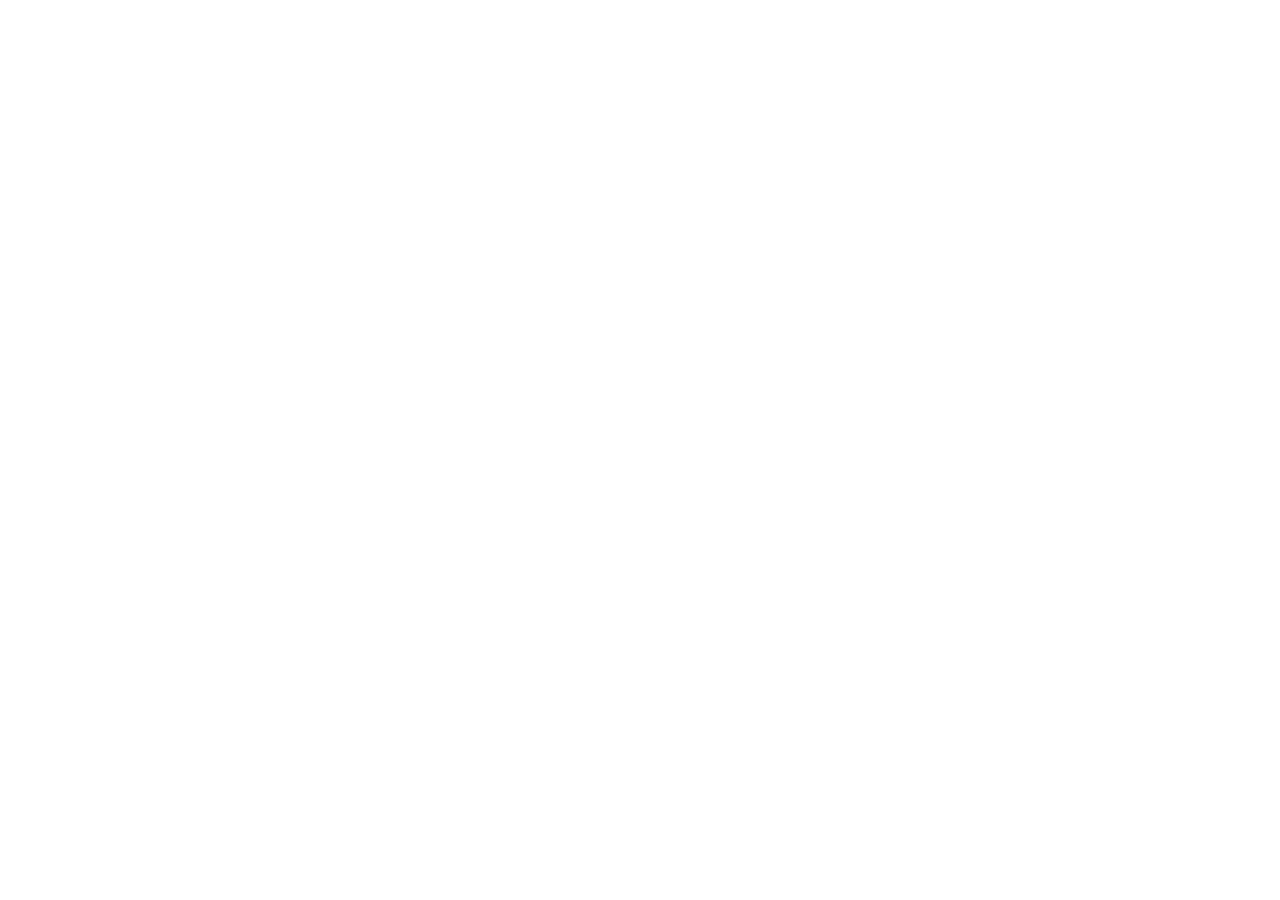
==== index.html @ c745b26b "Starting a new site for my business, Digital Circuitry. Let's do this!" ====
<!DOCTYPE html>
<html lang="en">
<head>
    <meta charset="UTF-8">
    <meta name="viewport" content="width=device-width, initial-scale=1.0">
    <title>Digital Circuitry</title>
</head>
<body>
    
</body>
</html>
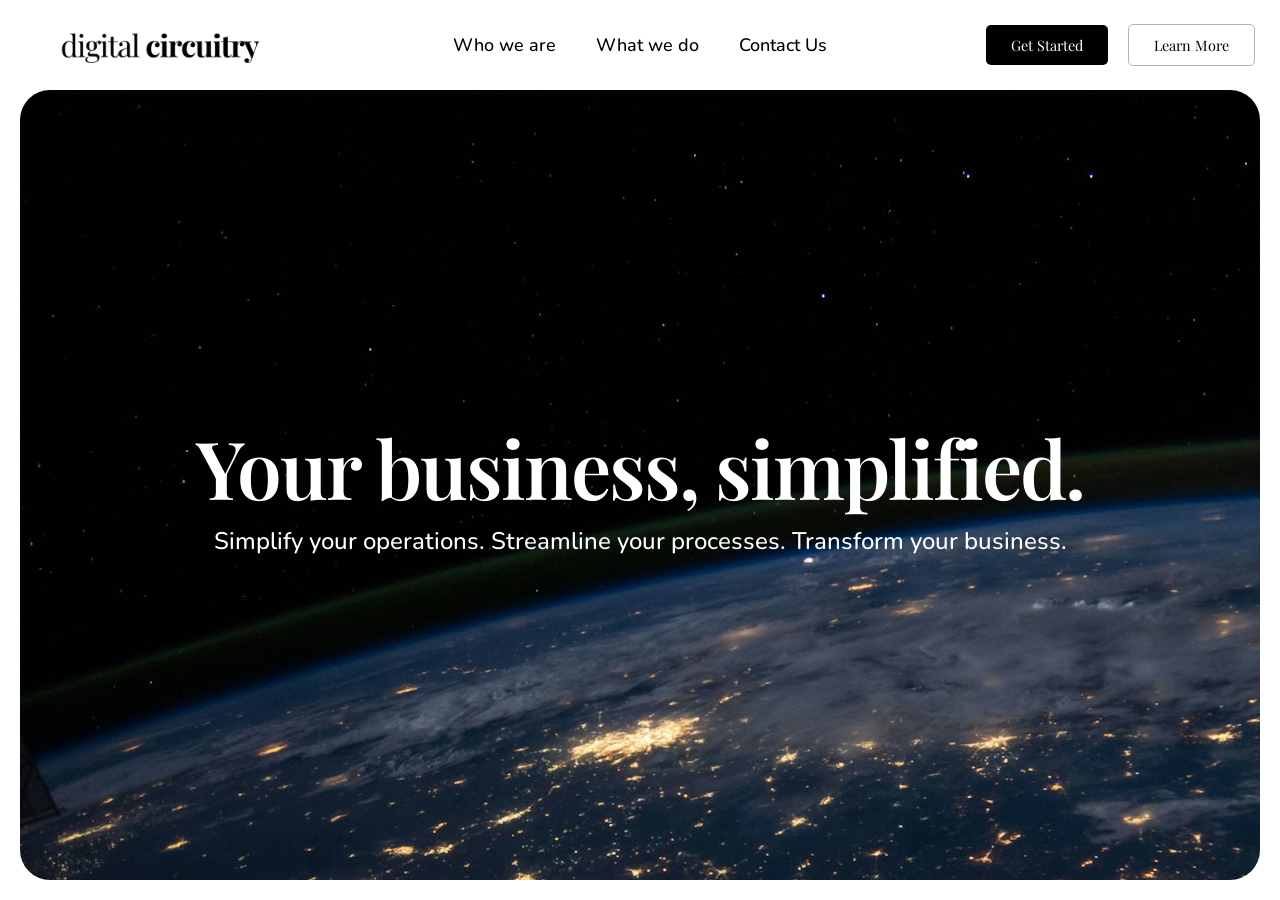
==== commit 9d85dd53: "Initial Design for the website. This should update the Cloudflare workers." ====
--- a/index.html
+++ b/index.html
@@ -4,8 +4,33 @@
     <meta charset="UTF-8">
     <meta name="viewport" content="width=device-width, initial-scale=1.0">
     <title>Digital Circuitry</title>
+    <link rel="stylesheet" href="style.css">
 </head>
 <body>
-    
+    <main class="p-container">
+        <div class="p-navbar">
+            <a href="/" class="n-home" id="home">
+                <img src="assets/logo_flat.png" alt="logo" class="n-logo">
+            </a>
+            <nav class="n-group nunito-400">
+                <a href="#about" class="n-link">Who we are</a>
+                <a href="#services" class="n-link">What we do</a>
+                <a href="#contact" class="n-link">Contact Us</a>
+            </nav>
+            <div class="n-buttons">
+                <button class="n-btn playfair-display-400" id="start">Get Started</button>
+                <button class="n-btn playfair-display-400" id="learn-more">Learn More</button>
+            </div>
+        </div>
+        <div class="p-hero">
+            <div class="c-hero" id="hero-content">
+                <h1 class="playfair-display-400">Your business, simplified.</h1>
+                <span class="nunito-400">
+                    Simplify your operations. Streamline your processes. Transform your business.
+                </span>
+            </div>
+        </div>
+    </main>
+    <script src="script.js"></script>
 </body>
 </html>
--- a/style.css
+++ b/style.css
@@ -0,0 +1,127 @@
+@import url('https://fonts.googleapis.com/css2?family=Nunito:ital,wght@0,200..1000;1,200..1000&family=Playfair+Display:ital,wght@0,400..900;1,400..900&display=swap');
+
+.nunito-400 {
+  font-family: "Nunito", sans-serif;
+  font-optical-sizing: auto;
+  font-weight: 400;
+  font-style: normal;
+}
+
+.playfair-display-400 {
+    font-family: "Playfair Display", serif;
+    font-optical-sizing: auto;
+    font-weight: 400;
+    font-style: normal;
+}
+
+body, html {
+    margin: 0;
+    padding: 0;
+    height: 100%;
+    box-sizing: border-box;
+}
+
+.p-container {
+    height: 100%;
+    display: grid;
+    grid-template-rows: 90px 1fr;
+}
+
+.p-navbar {
+    box-sizing: border-box;
+    margin: 0;
+    padding: 10px;
+    display: grid;
+    grid-template-columns: 300px 1fr 300px;
+}
+
+.n-group {
+    display: flex;
+    align-items: center;
+    justify-content: center;
+
+    & .n-link {
+        text-decoration: none;
+        color: black;
+        font-size: 18px;
+        font-weight: 500;
+        display: flex;
+        align-items: center;
+        justify-content: center;
+        margin: 0 20px;
+    }
+}
+
+.n-home {
+    text-decoration: none;
+    color: black;
+    font-size: 18px;
+    font-weight: 500;
+    display: flex;
+    align-items: center;
+    justify-content: center;
+
+    & .n-logo {
+        width: auto;
+        height: 60px;
+    }
+}
+
+.n-buttons {
+    display: flex;
+    align-items: center;
+    justify-content: center;
+}
+
+.n-btn {
+    margin: 10px;
+    padding: 10px 25px;
+    border: none;
+    border-radius: 5px;
+    cursor: pointer;
+    font-size: 0.9rem;
+}
+
+#start {
+    background-color: black;
+    color: white;
+}
+
+#learn-more {
+    background: none;
+    border: 1px solid rgb(179, 179, 179);
+}
+
+.p-hero {
+    margin: 0;
+    padding: 0 20px 20px 20px;
+}
+
+.c-hero {
+    width: 100%;
+    height: 100%;
+    background: black;
+    border-radius: 30px;
+
+    display: flex;
+    flex-flow: column nowrap;
+    align-items: center;
+    justify-content: center;
+
+    & h1 {
+        font-weight: 600;
+        color: white;
+        font-size: 5rem;
+        text-align: center;
+        margin: 0;
+        letter-spacing: -2px;
+    }
+
+    & span {
+        font-weight: 500;
+        color: white;
+        font-size: 1.5rem;
+        text-align: center;
+        margin-top: 5px;
+    }
+}
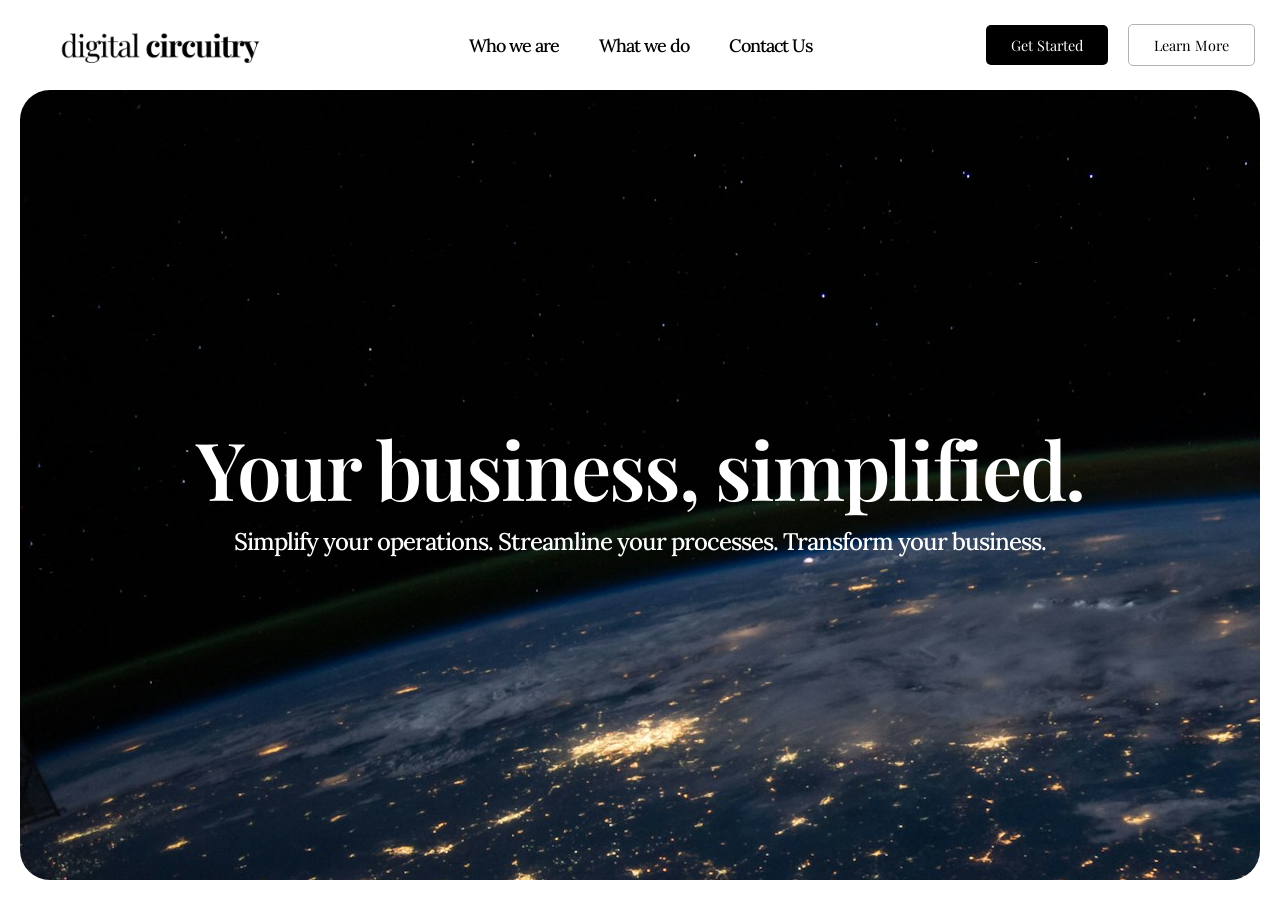
==== commit 3a79d288: "Updated fonts for the website." ====
--- a/index.html
+++ b/index.html
@@ -12,7 +12,7 @@
             <a href="/" class="n-home" id="home">
                 <img src="assets/logo_flat.png" alt="logo" class="n-logo">
             </a>
-            <nav class="n-group nunito-400">
+            <nav class="n-group lora-400">
                 <a href="#about" class="n-link">Who we are</a>
                 <a href="#services" class="n-link">What we do</a>
                 <a href="#contact" class="n-link">Contact Us</a>
@@ -25,7 +25,7 @@
         <div class="p-hero">
             <div class="c-hero" id="hero-content">
                 <h1 class="playfair-display-400">Your business, simplified.</h1>
-                <span class="nunito-400">
+                <span class="lora-400">
                     Simplify your operations. Streamline your processes. Transform your business.
                 </span>
             </div>
--- a/style.css
+++ b/style.css
@@ -1,10 +1,10 @@
-@import url('https://fonts.googleapis.com/css2?family=Nunito:ital,wght@0,200..1000;1,200..1000&family=Playfair+Display:ital,wght@0,400..900;1,400..900&display=swap');
-
-.nunito-400 {
-  font-family: "Nunito", sans-serif;
-  font-optical-sizing: auto;
-  font-weight: 400;
-  font-style: normal;
+@import url('https://fonts.googleapis.com/css2?family=Lora:ital,wght@0,400..700;1,400..700&family=Playfair+Display:ital,wght@0,400..900;1,400..900&display=swap');
+.lora-400 {
+    font-family: "Lora", serif;
+    font-optical-sizing: auto;
+    font-weight: 400;
+    font-style: normal;
+    letter-spacing: -1px;
 }
 
 .playfair-display-400 {
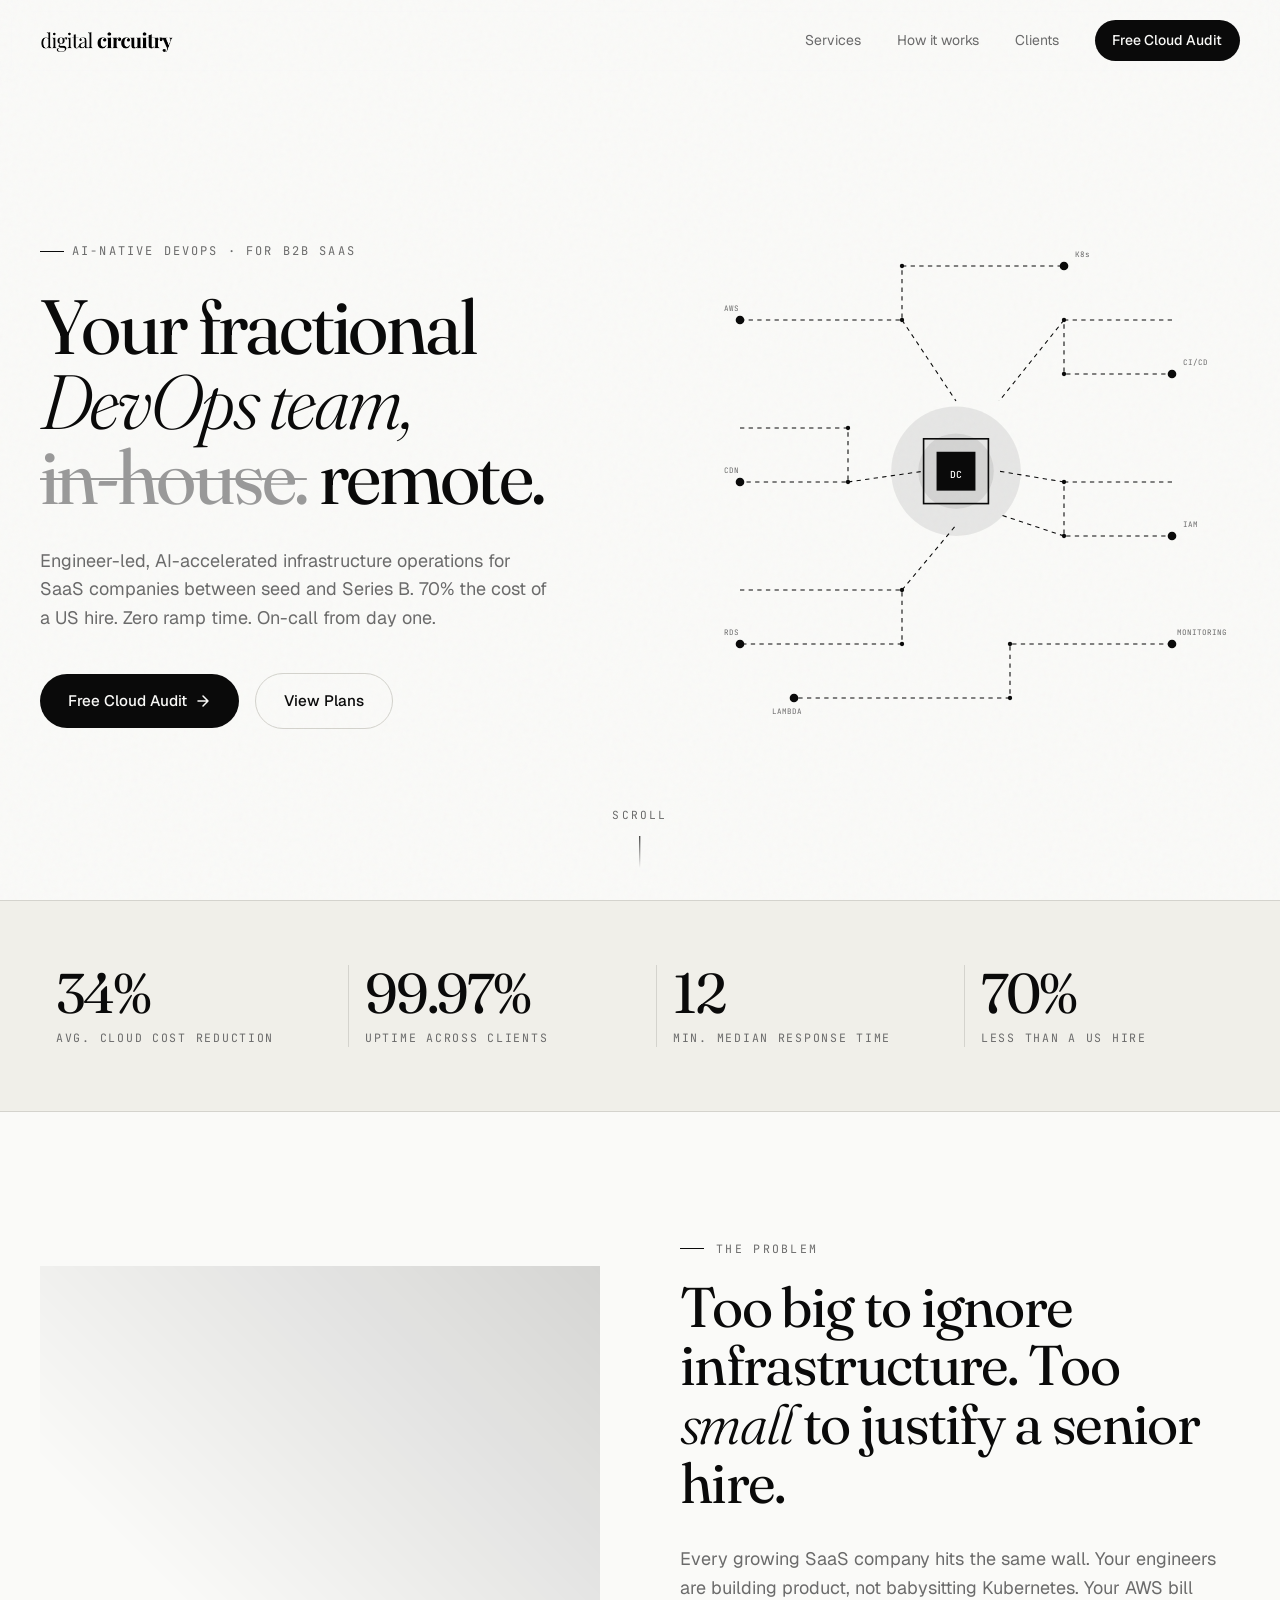
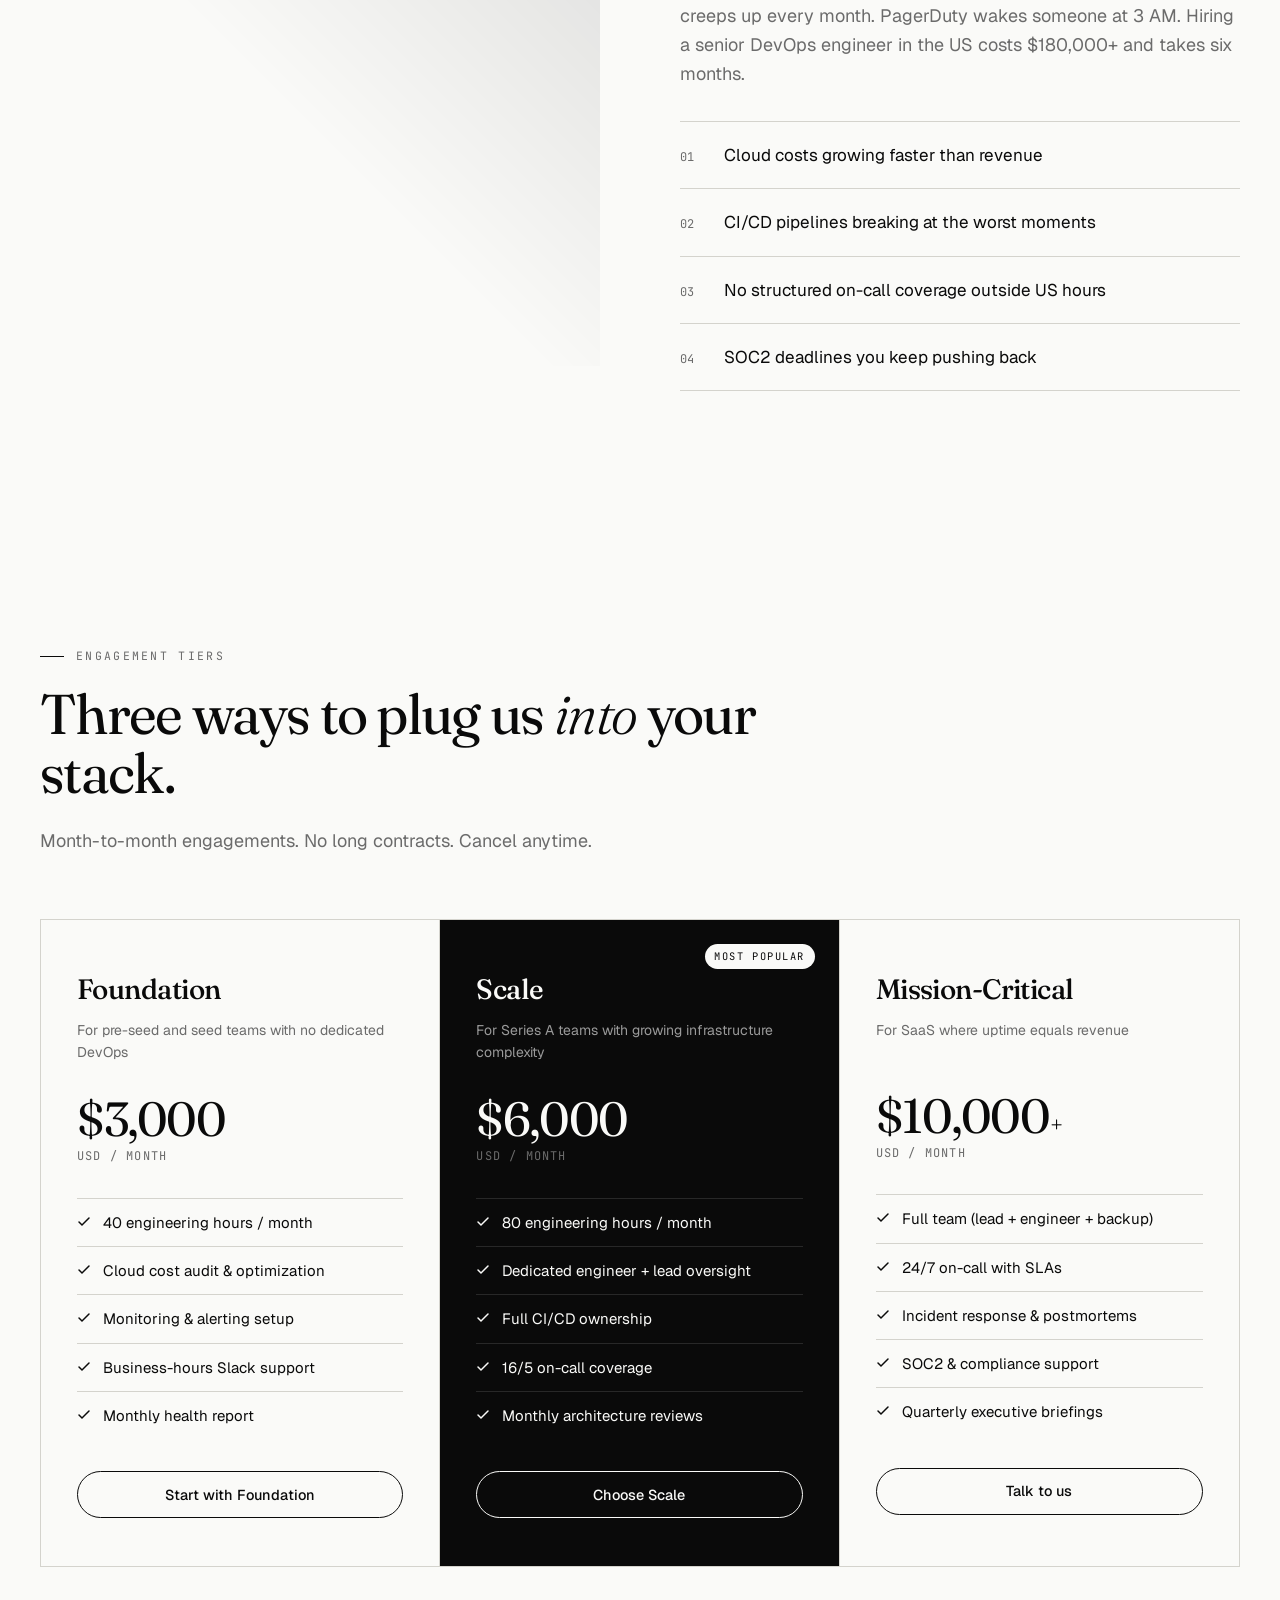
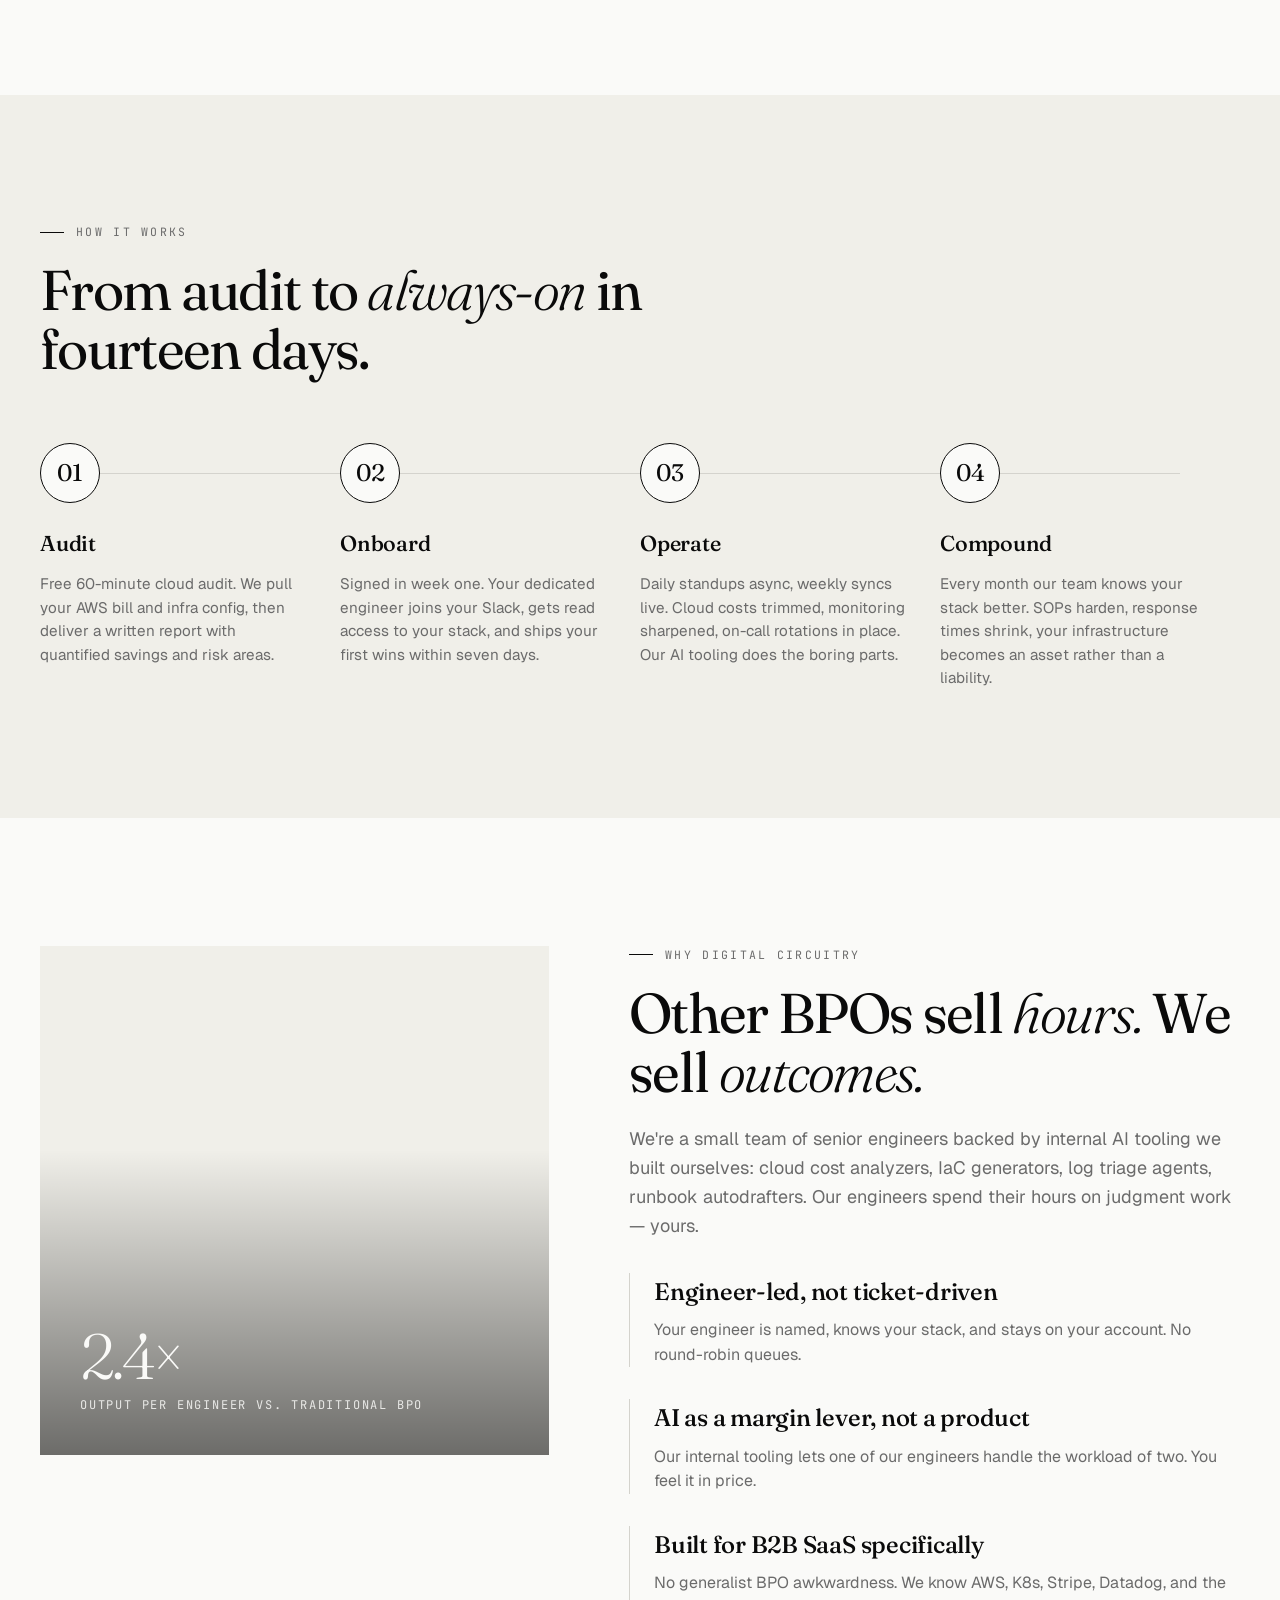
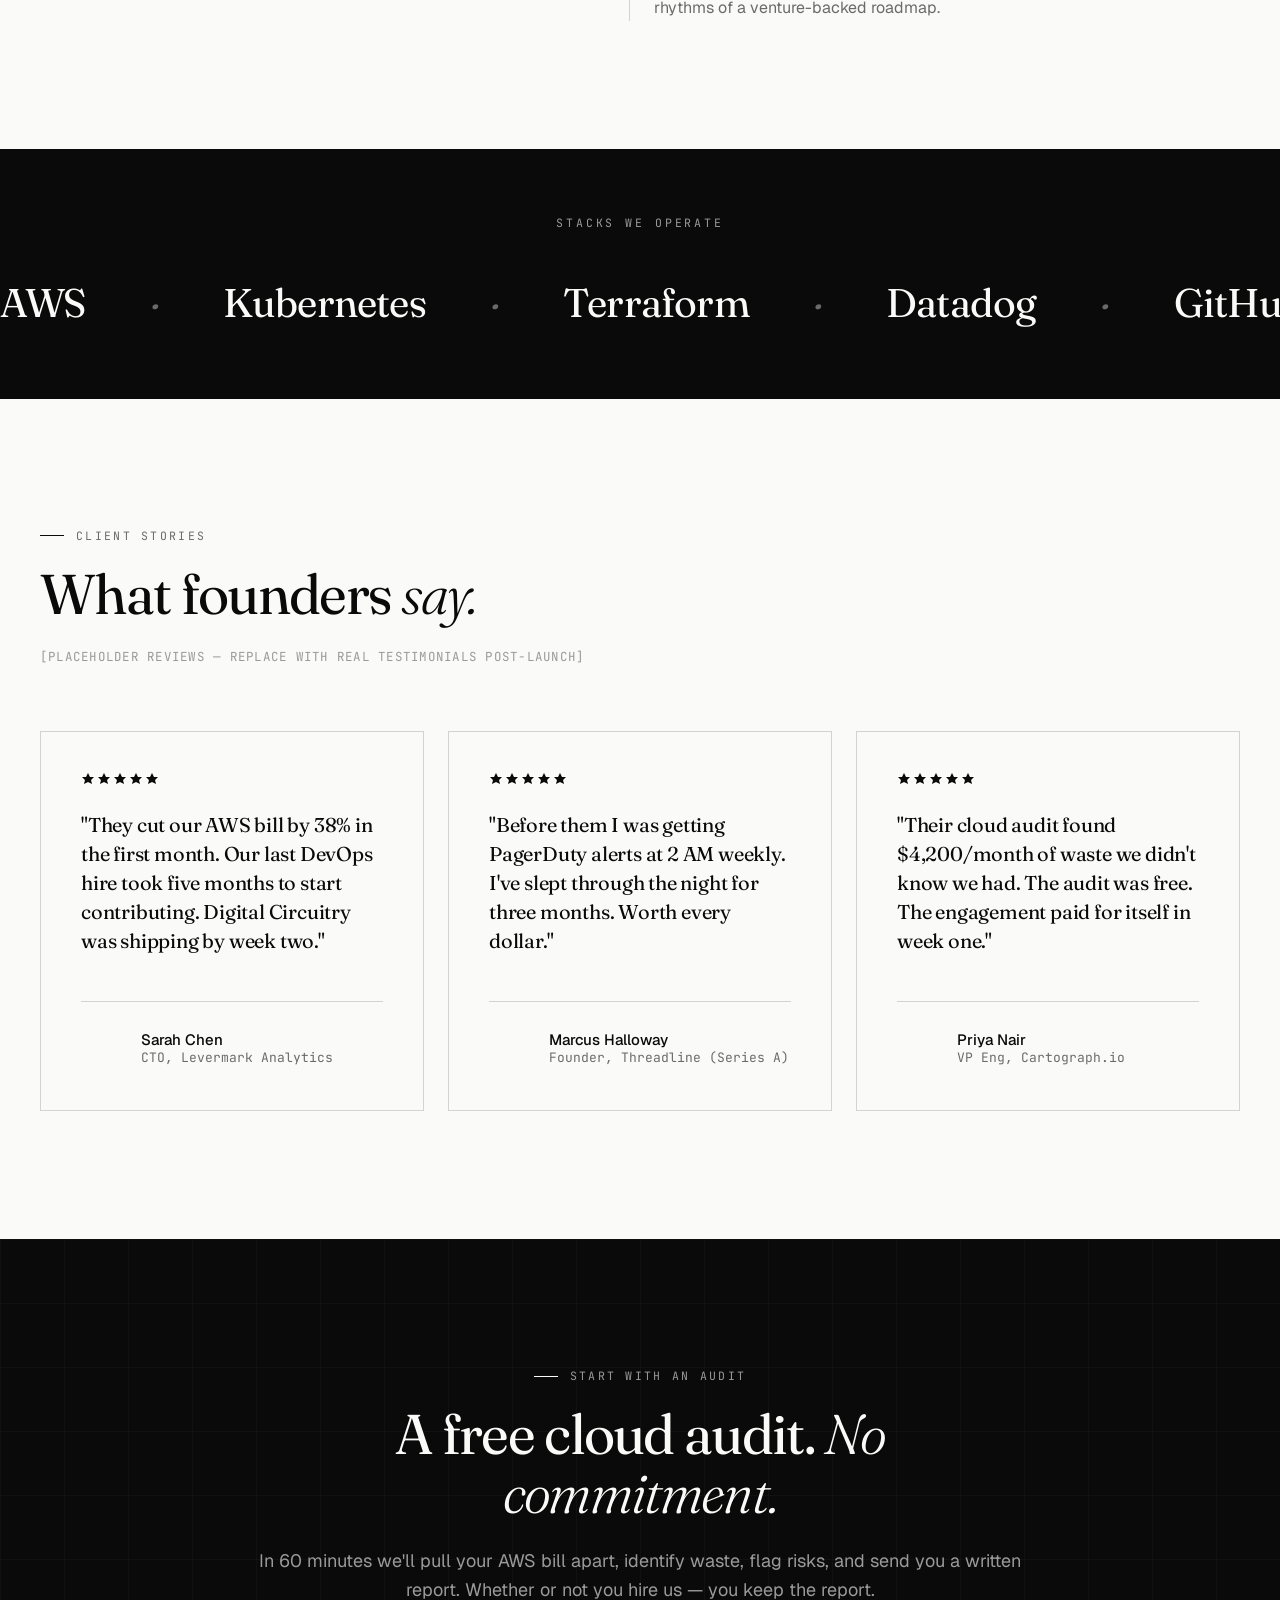
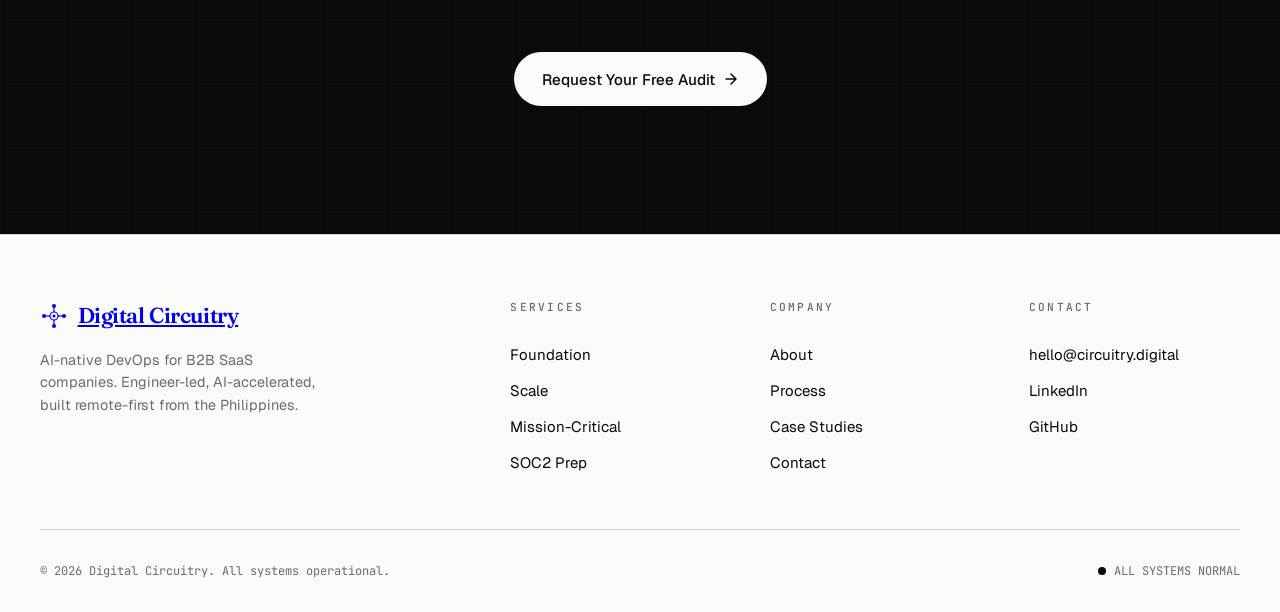
==== commit 6e525fce: "New stuff" ====
--- a/index.html
+++ b/index.html
@@ -1,36 +1,1384 @@
 <!DOCTYPE html>
 <html lang="en">
 <head>
-    <meta charset="UTF-8">
-    <meta name="viewport" content="width=device-width, initial-scale=1.0">
-    <title>Digital Circuitry</title>
-    <link rel="stylesheet" href="style.css">
+<meta charset="UTF-8">
+<meta name="viewport" content="width=device-width, initial-scale=1.0">
+<title>Digital Circuitry — AI-Native DevOps for B2B SaaS</title>
+<meta name="description" content="Your fractional DevOps team. Engineer-led, AI-accelerated, 70% the cost of a US hire.">
+<link rel="preconnect" href="https://fonts.googleapis.com">
+<link rel="preconnect" href="https://fonts.gstatic.com" crossorigin>
+<link href="https://fonts.googleapis.com/css2?family=Fraunces:opsz,wght@9..144,300;9..144,400;9..144,500;9..144,600;9..144,700;9..144,800&family=Geist:wght@300;400;500;600;700&family=JetBrains+Mono:wght@300;400;500;600&display=swap" rel="stylesheet">
+<style>
+  :root {
+    --ink: #0a0a0a;
+    --paper: #fafaf8;
+    --bone: #f0efe9;
+    --ash: #6b6b6b;
+    --pencil: #9a9a9a;
+    --hairline: #d4d3cd;
+    --display: 'Fraunces', Georgia, serif;
+    --body: 'Geist', -apple-system, sans-serif;
+    --mono: 'JetBrains Mono', monospace;
+  }
+  * { margin: 0; padding: 0; box-sizing: border-box; }
+  html { scroll-behavior: smooth; }
+  body {
+    font-family: var(--body);
+    background: var(--paper);
+    color: var(--ink);
+    line-height: 1.55;
+    overflow-x: hidden;
+    -webkit-font-smoothing: antialiased;
+  }
+  ::selection { background: var(--ink); color: var(--paper); }
+
+  /* GRAIN OVERLAY */
+  body::before {
+    content: '';
+    position: fixed;
+    inset: 0;
+    pointer-events: none;
+    z-index: 9999;
+    opacity: 0.035;
+    mix-blend-mode: multiply;
+    background-image: url("data:image/svg+xml,%3Csvg viewBox='0 0 200 200' xmlns='http://www.w3.org/2000/svg'%3E%3Cfilter id='n'%3E%3CfeTurbulence type='fractalNoise' baseFrequency='0.9' numOctaves='3' /%3E%3C/filter%3E%3Crect width='100%25' height='100%25' filter='url(%23n)'/%3E%3C/svg%3E");
+  }
+
+  /* NAV */
+  nav {
+    position: fixed;
+    top: 0;
+    left: 0;
+    right: 0;
+    z-index: 100;
+    padding: 1.25rem 2.5rem;
+    display: flex;
+    align-items: center;
+    justify-content: space-between;
+    background: rgba(250, 250, 248, 0.85);
+    backdrop-filter: blur(12px);
+    border-bottom: 1px solid transparent;
+    transition: border-color 0.3s;
+  }
+  nav.scrolled { border-bottom-color: var(--hairline); }
+  .logo {
+    display: flex;
+    align-items: center;
+    gap: 0.6rem;
+    font-family: var(--display);
+    font-weight: 600;
+    font-size: 1.35rem;
+    letter-spacing: -0.02em;
+  }
+  .logo img {
+    height: 40px;
+    width: auto;
+  }
+  .logo-mark {
+    width: 28px;
+    height: 28px;
+  }
+  .logo-mark .node { animation: pulse 2.5s ease-in-out infinite; }
+  .logo-mark .node:nth-child(2) { animation-delay: 0.4s; }
+  .logo-mark .node:nth-child(3) { animation-delay: 0.8s; }
+  @keyframes pulse {
+    0%, 100% { opacity: 0.3; }
+    50% { opacity: 1; }
+  }
+  .nav-links {
+    display: flex;
+    gap: 2.25rem;
+    align-items: center;
+    font-size: 0.875rem;
+    font-weight: 400;
+  }
+  .nav-links a {
+    color: var(--ash);
+    text-decoration: none;
+    transition: color 0.2s;
+  }
+  .nav-links a:hover { color: var(--ink); }
+  .nav-cta {
+    background: var(--ink);
+    color: var(--paper) !important;
+    padding: 0.6rem 1.1rem;
+    border-radius: 100px;
+    font-weight: 500;
+    transition: transform 0.2s, background 0.2s;
+  }
+  .nav-cta:hover {
+    transform: translateY(-1px);
+    background: #000;
+  }
+
+  /* HERO */
+  .hero {
+    min-height: 100vh;
+    padding: 8rem 2.5rem 4rem;
+    display: grid;
+    grid-template-columns: 1fr 1fr;
+    gap: 4rem;
+    align-items: center;
+    position: relative;
+    max-width: 1400px;
+    margin: 0 auto;
+  }
+  .hero-content {
+    z-index: 2;
+  }
+  .eyebrow {
+    font-family: var(--mono);
+    font-size: 0.75rem;
+    text-transform: uppercase;
+    letter-spacing: 0.18em;
+    color: var(--ash);
+    margin-bottom: 1.75rem;
+    display: inline-flex;
+    align-items: center;
+    gap: 0.5rem;
+  }
+  .eyebrow::before {
+    content: '';
+    width: 24px;
+    height: 1px;
+    background: var(--ink);
+  }
+  h1 {
+    font-family: var(--display);
+    font-weight: 400;
+    font-size: clamp(2.75rem, 6vw, 5.25rem);
+    line-height: 0.98;
+    letter-spacing: -0.035em;
+    margin-bottom: 2rem;
+  }
+  h1 .italic {
+    font-style: italic;
+    font-weight: 300;
+  }
+  h1 .strike {
+    text-decoration: line-through;
+    text-decoration-thickness: 2px;
+    color: var(--pencil);
+  }
+  .hero-sub {
+    font-size: 1.125rem;
+    color: var(--ash);
+    max-width: 32rem;
+    margin-bottom: 2.5rem;
+    line-height: 1.6;
+  }
+  .hero-cta {
+    display: flex;
+    gap: 1rem;
+    align-items: center;
+  }
+  .btn-primary, .btn-secondary {
+    font-family: var(--body);
+    font-size: 0.95rem;
+    font-weight: 500;
+    padding: 0.95rem 1.75rem;
+    border-radius: 100px;
+    text-decoration: none;
+    cursor: pointer;
+    border: none;
+    transition: all 0.25s;
+    display: inline-flex;
+    align-items: center;
+    gap: 0.5rem;
+  }
+  .btn-primary {
+    background: var(--ink);
+    color: var(--paper);
+  }
+  .btn-primary:hover {
+    transform: translateY(-2px);
+    box-shadow: 0 8px 24px rgba(0,0,0,0.15);
+  }
+  .btn-secondary {
+    background: transparent;
+    color: var(--ink);
+    border: 1px solid var(--hairline);
+  }
+  .btn-secondary:hover {
+    border-color: var(--ink);
+  }
+  .arrow { transition: transform 0.25s; }
+  .btn-primary:hover .arrow { transform: translateX(3px); }
+
+  /* HERO CIRCUIT VISUAL */
+  .hero-visual {
+    position: relative;
+    height: 540px;
+    z-index: 1;
+  }
+  .circuit-svg {
+    width: 100%;
+    height: 100%;
+  }
+  .circuit-line {
+    stroke: var(--ink);
+    stroke-width: 1;
+    fill: none;
+    stroke-dasharray: 4 4;
+    animation: dash 20s linear infinite;
+  }
+  @keyframes dash {
+    to { stroke-dashoffset: -200; }
+  }
+  .circuit-node {
+    fill: var(--ink);
+  }
+  .circuit-node.pulse {
+    animation: nodePulse 3s ease-in-out infinite;
+  }
+  @keyframes nodePulse {
+    0%, 100% { r: 4; opacity: 1; }
+    50% { r: 8; opacity: 0.4; }
+  }
+  .circuit-glow {
+    fill: var(--ink);
+    opacity: 0.08;
+    animation: glow 4s ease-in-out infinite;
+  }
+  @keyframes glow {
+    0%, 100% { transform: scale(1); opacity: 0.08; }
+    50% { transform: scale(1.4); opacity: 0.02; }
+  }
+  .data-packet {
+    fill: var(--ink);
+    animation: travel 4s linear infinite;
+  }
+  @keyframes travel {
+    0% { offset-distance: 0%; }
+    100% { offset-distance: 100%; }
+  }
+
+  /* SCROLL INDICATOR */
+  .scroll-hint {
+    position: absolute;
+    bottom: 2rem;
+    left: 50%;
+    transform: translateX(-50%);
+    font-family: var(--mono);
+    font-size: 0.7rem;
+    letter-spacing: 0.2em;
+    text-transform: uppercase;
+    color: var(--ash);
+    display: flex;
+    flex-direction: column;
+    align-items: center;
+    gap: 0.75rem;
+  }
+  .scroll-line {
+    width: 1px;
+    height: 32px;
+    background: linear-gradient(var(--ink), transparent);
+    animation: scrollPulse 2s ease-in-out infinite;
+  }
+  @keyframes scrollPulse {
+    0%, 100% { transform: scaleY(0.5); transform-origin: top; }
+    50% { transform: scaleY(1); transform-origin: top; }
+  }
+
+  /* METRICS BAR */
+  .metrics {
+    padding: 4rem 2.5rem;
+    border-top: 1px solid var(--hairline);
+    border-bottom: 1px solid var(--hairline);
+    background: var(--bone);
+  }
+  .metrics-grid {
+    max-width: 1400px;
+    margin: 0 auto;
+    display: grid;
+    grid-template-columns: repeat(4, 1fr);
+    gap: 2rem;
+  }
+  .metric {
+    padding: 0 1rem;
+    border-left: 1px solid var(--hairline);
+  }
+  .metric:first-child { border-left: none; }
+  .metric-num {
+    font-family: var(--display);
+    font-size: 3.5rem;
+    font-weight: 400;
+    line-height: 1;
+    letter-spacing: -0.04em;
+    margin-bottom: 0.5rem;
+  }
+  .metric-label {
+    font-family: var(--mono);
+    font-size: 0.72rem;
+    text-transform: uppercase;
+    letter-spacing: 0.15em;
+    color: var(--ash);
+  }
+
+  /* SECTION SCAFFOLDING */
+  section {
+    padding: 8rem 2.5rem;
+    max-width: 1400px;
+    margin: 0 auto;
+    position: relative;
+  }
+  .section-head {
+    margin-bottom: 4rem;
+    max-width: 50rem;
+  }
+  .section-eyebrow {
+    font-family: var(--mono);
+    font-size: 0.72rem;
+    text-transform: uppercase;
+    letter-spacing: 0.2em;
+    color: var(--ash);
+    margin-bottom: 1.25rem;
+    display: flex;
+    align-items: center;
+    gap: 0.75rem;
+  }
+  .section-eyebrow::before {
+    content: '';
+    width: 24px;
+    height: 1px;
+    background: var(--ink);
+  }
+  h2 {
+    font-family: var(--display);
+    font-weight: 400;
+    font-size: clamp(2rem, 4.5vw, 3.5rem);
+    line-height: 1.05;
+    letter-spacing: -0.03em;
+    margin-bottom: 1.5rem;
+  }
+  h2 .italic { font-style: italic; font-weight: 300; }
+  .section-sub {
+    font-size: 1.125rem;
+    color: var(--ash);
+    line-height: 1.6;
+    max-width: 38rem;
+  }
+
+  /* PROBLEM SECTION */
+  .problem {
+    display: grid;
+    grid-template-columns: 1fr 1fr;
+    gap: 5rem;
+    align-items: center;
+  }
+  .problem-image {
+    aspect-ratio: 4/5;
+    background-size: cover;
+    background-position: center;
+    background-image: url('https://images.unsplash.com/photo-1558494949-ef010cbdcc31?w=900&q=80');
+    filter: grayscale(1) contrast(1.05);
+    position: relative;
+    overflow: hidden;
+  }
+  .problem-image::after {
+    content: '';
+    position: absolute;
+    inset: 0;
+    background: linear-gradient(45deg, transparent 40%, rgba(0,0,0,0.15) 100%);
+  }
+  .problem-text h2 { margin-bottom: 2rem; }
+  .pain-list {
+    list-style: none;
+    margin-top: 2rem;
+  }
+  .pain-list li {
+    padding: 1.25rem 0;
+    border-top: 1px solid var(--hairline);
+    display: flex;
+    align-items: baseline;
+    gap: 1.25rem;
+    font-size: 1.0625rem;
+  }
+  .pain-list li:last-child { border-bottom: 1px solid var(--hairline); }
+  .pain-num {
+    font-family: var(--mono);
+    font-size: 0.75rem;
+    color: var(--ash);
+    min-width: 24px;
+  }
+
+  /* SERVICES / TIERS */
+  .tiers-section { background: var(--paper); }
+  .tiers {
+    display: grid;
+    grid-template-columns: repeat(3, 1fr);
+    gap: 0;
+    border: 1px solid var(--hairline);
+  }
+  .tier {
+    padding: 3rem 2.25rem;
+    border-right: 1px solid var(--hairline);
+    transition: background 0.3s;
+    position: relative;
+  }
+  .tier:last-child { border-right: none; }
+  .tier:hover { background: var(--bone); }
+  .tier.featured {
+    background: var(--ink);
+    color: var(--paper);
+  }
+  .tier.featured:hover { background: #000; }
+  .tier.featured .tier-name,
+  .tier.featured .tier-price,
+  .tier.featured ul li { color: var(--paper); }
+  .tier.featured .tier-tag {
+    background: var(--paper);
+    color: var(--ink);
+  }
+  .tier-tag {
+    position: absolute;
+    top: 1.5rem;
+    right: 1.5rem;
+    font-family: var(--mono);
+    font-size: 0.65rem;
+    text-transform: uppercase;
+    letter-spacing: 0.15em;
+    padding: 0.25rem 0.6rem;
+    background: var(--ink);
+    color: var(--paper);
+    border-radius: 100px;
+  }
+  .tier-name {
+    font-family: var(--display);
+    font-size: 1.75rem;
+    font-weight: 500;
+    letter-spacing: -0.02em;
+    margin-bottom: 0.5rem;
+  }
+  .tier-blurb {
+    font-size: 0.875rem;
+    color: var(--ash);
+    margin-bottom: 2rem;
+    min-height: 2.5rem;
+  }
+  .tier.featured .tier-blurb { color: var(--pencil); }
+  .tier-price {
+    font-family: var(--display);
+    font-size: 3rem;
+    font-weight: 400;
+    letter-spacing: -0.03em;
+    line-height: 1;
+    margin-bottom: 0.25rem;
+  }
+  .tier-period {
+    font-family: var(--mono);
+    font-size: 0.75rem;
+    color: var(--ash);
+    text-transform: uppercase;
+    letter-spacing: 0.1em;
+    margin-bottom: 2rem;
+  }
+  .tier ul {
+    list-style: none;
+    margin-bottom: 2rem;
+  }
+  .tier ul li {
+    padding: 0.75rem 0;
+    border-top: 1px solid var(--hairline);
+    font-size: 0.9375rem;
+    display: flex;
+    align-items: flex-start;
+    gap: 0.75rem;
+  }
+  .tier.featured ul li {
+    border-top-color: rgba(255,255,255,0.12);
+  }
+  .check {
+    flex-shrink: 0;
+    margin-top: 4px;
+  }
+  .tier-btn {
+    width: 100%;
+    padding: 0.85rem;
+    border: 1px solid var(--ink);
+    background: transparent;
+    color: var(--ink);
+    font-family: var(--body);
+    font-weight: 500;
+    font-size: 0.9rem;
+    cursor: pointer;
+    border-radius: 100px;
+    transition: all 0.2s;
+  }
+  .tier-btn:hover {
+    background: var(--ink);
+    color: var(--paper);
+  }
+  .tier.featured .tier-btn {
+    border-color: var(--paper);
+    color: var(--paper);
+  }
+  .tier.featured .tier-btn:hover {
+    background: var(--paper);
+    color: var(--ink);
+  }
+
+  /* PROCESS */
+  .process-section { background: var(--bone); }
+  .process-section section {
+    padding-top: 0;
+    padding-bottom: 0;
+  }
+  .process-wrap { padding: 8rem 2.5rem; max-width: 1400px; margin: 0 auto; }
+  .steps {
+    display: grid;
+    grid-template-columns: repeat(4, 1fr);
+    gap: 0;
+    position: relative;
+  }
+  .steps::before {
+    content: '';
+    position: absolute;
+    top: 30px;
+    left: 5%;
+    right: 5%;
+    height: 1px;
+    background: var(--hairline);
+    z-index: 0;
+  }
+  .step {
+    position: relative;
+    z-index: 1;
+    padding-right: 2rem;
+  }
+  .step-num {
+    width: 60px;
+    height: 60px;
+    border-radius: 50%;
+    background: var(--paper);
+    border: 1px solid var(--ink);
+    display: flex;
+    align-items: center;
+    justify-content: center;
+    font-family: var(--display);
+    font-size: 1.5rem;
+    margin-bottom: 1.5rem;
+    transition: all 0.3s;
+  }
+  .step:hover .step-num {
+    background: var(--ink);
+    color: var(--paper);
+    transform: scale(1.05);
+  }
+  .step h3 {
+    font-family: var(--display);
+    font-weight: 500;
+    font-size: 1.35rem;
+    margin-bottom: 0.75rem;
+    letter-spacing: -0.01em;
+  }
+  .step p {
+    font-size: 0.95rem;
+    color: var(--ash);
+    line-height: 1.55;
+  }
+
+  /* DIFFERENTIATOR */
+  .diff {
+    display: grid;
+    grid-template-columns: 1fr 1.2fr;
+    gap: 5rem;
+    align-items: start;
+  }
+  .diff-visual {
+    position: relative;
+    aspect-ratio: 1;
+    background: var(--bone);
+    overflow: hidden;
+  }
+  .diff-bg {
+    position: absolute;
+    inset: 0;
+    background-image: url('https://images.unsplash.com/photo-1518770660439-4636190af475?w=900&q=80');
+    background-size: cover;
+    background-position: center;
+    filter: grayscale(1) contrast(1.1) brightness(1.05);
+    opacity: 0.95;
+  }
+  .diff-overlay {
+    position: absolute;
+    inset: 0;
+    display: flex;
+    align-items: flex-end;
+    padding: 2.5rem;
+    background: linear-gradient(180deg, transparent 40%, rgba(0,0,0,0.55) 100%);
+    color: var(--paper);
+  }
+  .diff-stat {
+    font-family: var(--display);
+    font-size: 4rem;
+    font-weight: 300;
+    line-height: 1;
+    letter-spacing: -0.04em;
+  }
+  .diff-stat-label {
+    font-family: var(--mono);
+    font-size: 0.75rem;
+    text-transform: uppercase;
+    letter-spacing: 0.15em;
+    margin-top: 0.5rem;
+    opacity: 0.85;
+  }
+  .diff-points {
+    display: flex;
+    flex-direction: column;
+    gap: 2rem;
+    margin-top: 2rem;
+  }
+  .diff-point {
+    padding-left: 1.5rem;
+    border-left: 1px solid var(--hairline);
+  }
+  .diff-point h3 {
+    font-family: var(--display);
+    font-size: 1.5rem;
+    font-weight: 500;
+    margin-bottom: 0.5rem;
+    letter-spacing: -0.01em;
+  }
+  .diff-point p {
+    color: var(--ash);
+    font-size: 1rem;
+  }
+
+  /* STACK MARQUEE */
+  .stack {
+    padding: 4rem 0;
+    overflow: hidden;
+    background: var(--ink);
+    color: var(--paper);
+    border-top: 1px solid var(--ink);
+    border-bottom: 1px solid var(--ink);
+  }
+  .stack-label {
+    text-align: center;
+    font-family: var(--mono);
+    font-size: 0.72rem;
+    text-transform: uppercase;
+    letter-spacing: 0.25em;
+    color: var(--pencil);
+    margin-bottom: 2.5rem;
+  }
+  .marquee {
+    display: flex;
+    gap: 4rem;
+    animation: scroll 30s linear infinite;
+    white-space: nowrap;
+  }
+  .marquee span {
+    font-family: var(--display);
+    font-size: 2.5rem;
+    font-weight: 400;
+    letter-spacing: -0.02em;
+  }
+  .marquee span.italic { font-style: italic; opacity: 0.4; }
+  @keyframes scroll {
+    0% { transform: translateX(0); }
+    100% { transform: translateX(-50%); }
+  }
+
+  /* TESTIMONIALS */
+  .reviews-section { background: var(--paper); }
+  .reviews {
+    display: grid;
+    grid-template-columns: repeat(3, 1fr);
+    gap: 1.5rem;
+  }
+  .review {
+    padding: 2.5rem;
+    border: 1px solid var(--hairline);
+    background: var(--paper);
+    transition: all 0.3s;
+    display: flex;
+    flex-direction: column;
+    justify-content: space-between;
+    min-height: 380px;
+  }
+  .review:hover {
+    background: var(--bone);
+    transform: translateY(-2px);
+  }
+  .stars {
+    display: flex;
+    gap: 2px;
+    margin-bottom: 1.5rem;
+  }
+  .quote {
+    font-family: var(--display);
+    font-size: 1.25rem;
+    line-height: 1.45;
+    letter-spacing: -0.01em;
+    margin-bottom: 2rem;
+    font-weight: 400;
+  }
+  .reviewer {
+    display: flex;
+    align-items: center;
+    gap: 1rem;
+    padding-top: 1.5rem;
+    border-top: 1px solid var(--hairline);
+  }
+  .avatar {
+    width: 44px;
+    height: 44px;
+    border-radius: 50%;
+    background-size: cover;
+    background-position: center;
+    filter: grayscale(1);
+    flex-shrink: 0;
+  }
+  .reviewer-info {
+    line-height: 1.3;
+  }
+  .reviewer-name {
+    font-weight: 500;
+    font-size: 0.9375rem;
+  }
+  .reviewer-title {
+    font-size: 0.8125rem;
+    color: var(--ash);
+    font-family: var(--mono);
+  }
+
+  /* CTA */
+  .cta-section {
+    background: var(--ink);
+    color: var(--paper);
+    padding: 8rem 2.5rem;
+    text-align: center;
+    position: relative;
+    overflow: hidden;
+  }
+  .cta-bg-svg {
+    position: absolute;
+    inset: 0;
+    opacity: 0.08;
+    pointer-events: none;
+  }
+  .cta-content {
+    max-width: 48rem;
+    margin: 0 auto;
+    position: relative;
+    z-index: 1;
+  }
+  .cta-content .section-eyebrow {
+    color: var(--pencil);
+    justify-content: center;
+  }
+  .cta-content .section-eyebrow::before {
+    background: var(--paper);
+  }
+  .cta-content h2 {
+    color: var(--paper);
+    margin-bottom: 1.5rem;
+  }
+  .cta-content p {
+    color: var(--pencil);
+    font-size: 1.125rem;
+    margin-bottom: 3rem;
+    line-height: 1.6;
+  }
+  .cta-content .btn-primary {
+    background: var(--paper);
+    color: var(--ink);
+  }
+  .cta-content .btn-primary:hover {
+    background: #fff;
+  }
+
+  /* FOOTER */
+  footer {
+    padding: 4rem 2.5rem 2rem;
+    border-top: 1px solid var(--hairline);
+    background: var(--paper);
+  }
+  .footer-wrap {
+    max-width: 1400px;
+    margin: 0 auto;
+    display: grid;
+    grid-template-columns: 2fr 1fr 1fr 1fr;
+    gap: 3rem;
+    margin-bottom: 3rem;
+  }
+  .footer-brand {
+    max-width: 18rem;
+  }
+  .footer-brand .logo { margin-bottom: 1rem; }
+  .footer-brand p {
+    color: var(--ash);
+    font-size: 0.9rem;
+    line-height: 1.55;
+  }
+  .footer-col h4 {
+    font-family: var(--mono);
+    font-size: 0.7rem;
+    text-transform: uppercase;
+    letter-spacing: 0.2em;
+    color: var(--ash);
+    margin-bottom: 1.25rem;
+    font-weight: 500;
+  }
+  .footer-col a {
+    display: block;
+    color: var(--ink);
+    text-decoration: none;
+    font-size: 0.9375rem;
+    padding: 0.4rem 0;
+    transition: opacity 0.2s;
+  }
+  .footer-col a:hover { opacity: 0.6; }
+  .footer-bottom {
+    max-width: 1400px;
+    margin: 0 auto;
+    padding-top: 2rem;
+    border-top: 1px solid var(--hairline);
+    display: flex;
+    justify-content: space-between;
+    align-items: center;
+    font-family: var(--mono);
+    font-size: 0.75rem;
+    color: var(--ash);
+  }
+  .status {
+    display: flex;
+    align-items: center;
+    gap: 0.5rem;
+  }
+  .status-dot {
+    width: 8px;
+    height: 8px;
+    border-radius: 50%;
+    background: var(--ink);
+    animation: pulse 2s ease-in-out infinite;
+  }
+
+  /* REVEAL ANIMATIONS */
+  .reveal {
+    opacity: 0;
+    transform: translateY(24px);
+    transition: opacity 0.8s cubic-bezier(0.2, 0.6, 0.2, 1), transform 0.8s cubic-bezier(0.2, 0.6, 0.2, 1);
+  }
+  .reveal.in {
+    opacity: 1;
+    transform: translateY(0);
+  }
+  .reveal.delay-1 { transition-delay: 0.1s; }
+  .reveal.delay-2 { transition-delay: 0.2s; }
+  .reveal.delay-3 { transition-delay: 0.3s; }
+  .reveal.delay-4 { transition-delay: 0.4s; }
+
+  /* RESPONSIVE */
+  @media (max-width: 900px) {
+    .hero { grid-template-columns: 1fr; padding-top: 7rem; }
+    .hero-visual { height: 360px; }
+    .metrics-grid { grid-template-columns: repeat(2, 1fr); gap: 2.5rem; }
+    .metric { border-left: none; }
+    .problem, .diff { grid-template-columns: 1fr; gap: 3rem; }
+    .tiers { grid-template-columns: 1fr; }
+    .tier { border-right: none; border-bottom: 1px solid var(--hairline); }
+    .tier:last-child { border-bottom: none; }
+    .steps { grid-template-columns: 1fr; gap: 2.5rem; }
+    .steps::before { display: none; }
+    .reviews { grid-template-columns: 1fr; }
+    .footer-wrap { grid-template-columns: 1fr 1fr; }
+    .nav-links { display: none; }
+    .nav-links .nav-cta { display: inline-block; }
+    .nav-links { display: flex; }
+    .nav-links a:not(.nav-cta) { display: none; }
+    section { padding: 5rem 1.5rem; }
+    nav { padding: 1rem 1.5rem; }
+    .footer-bottom { flex-direction: column; gap: 1rem; }
+  }
+</style>
 </head>
 <body>
-    <main class="p-container">
-        <div class="p-navbar">
-            <a href="/" class="n-home" id="home">
-                <img src="assets/logo_flat.png" alt="logo" class="n-logo">
-            </a>
-            <nav class="n-group lora-400">
-                <a href="#about" class="n-link">Who we are</a>
-                <a href="#services" class="n-link">What we do</a>
-                <a href="#contact" class="n-link">Contact Us</a>
-            </nav>
-            <div class="n-buttons">
-                <button class="n-btn playfair-display-400" id="start">Get Started</button>
-                <button class="n-btn playfair-display-400" id="learn-more">Learn More</button>
-            </div>
+
+<!-- NAV -->
+<nav id="nav">
+  <a href="#" class="logo">
+    <img src="assets/logo_flat.png" alt="">
+  </a>
+  <div class="nav-links">
+    <a href="#services">Services</a>
+    <a href="#process">How it works</a>
+    <a href="#reviews">Clients</a>
+    <a href="#contact" class="nav-cta">Free Cloud Audit</a>
+  </div>
+</nav>
+
+<!-- HERO -->
+<div class="hero">
+  <div class="hero-content">
+    <div class="eyebrow reveal">AI-Native DevOps · For B2B SaaS</div>
+    <h1 class="reveal delay-1">
+      Your fractional<br>
+      <span class="italic">DevOps team,</span><br>
+      <span class="strike">in-house.</span> remote.
+    </h1>
+    <p class="hero-sub reveal delay-2">
+      Engineer-led, AI-accelerated infrastructure operations for SaaS companies between seed and Series B. 70% the cost of a US hire. Zero ramp time. On-call from day one.
+    </p>
+    <div class="hero-cta reveal delay-3">
+      <a href="#contact" class="btn-primary">
+        Free Cloud Audit
+        <svg class="arrow" width="16" height="16" viewBox="0 0 16 16" fill="none">
+          <path d="M3 8h10m0 0L8 3m5 5l-5 5" stroke="currentColor" stroke-width="1.5" stroke-linecap="round" stroke-linejoin="round"/>
+        </svg>
+      </a>
+      <a href="#services" class="btn-secondary">View Plans</a>
+    </div>
+  </div>
+  <div class="hero-visual reveal delay-2">
+    <svg class="circuit-svg" viewBox="0 0 500 500" xmlns="http://www.w3.org/2000/svg">
+      <!-- Outer circuit traces -->
+      <path class="circuit-line" d="M 50 100 L 200 100 L 200 50 L 350 50"/>
+      <path class="circuit-line" d="M 50 200 L 150 200 L 150 250 L 50 250"/>
+      <path class="circuit-line" d="M 450 100 L 350 100 L 350 150 L 450 150"/>
+      <path class="circuit-line" d="M 450 400 L 300 400 L 300 450 L 100 450"/>
+      <path class="circuit-line" d="M 50 350 L 200 350 L 200 400 L 50 400"/>
+      <path class="circuit-line" d="M 450 250 L 350 250 L 350 300 L 450 300"/>
+
+      <!-- Inner connections to center -->
+      <path class="circuit-line" d="M 200 100 L 250 175"/>
+      <path class="circuit-line" d="M 350 100 L 290 175"/>
+      <path class="circuit-line" d="M 200 350 L 250 290"/>
+      <path class="circuit-line" d="M 350 300 L 290 280"/>
+      <path class="circuit-line" d="M 150 250 L 220 240"/>
+      <path class="circuit-line" d="M 350 250 L 290 240"/>
+
+      <!-- Central glow -->
+      <circle class="circuit-glow" cx="250" cy="240" r="60"/>
+      <circle class="circuit-glow" cx="250" cy="240" r="35" style="animation-delay: 1s;"/>
+
+      <!-- Central hub -->
+      <rect x="220" y="210" width="60" height="60" fill="none" stroke="#0a0a0a" stroke-width="1.5"/>
+      <rect x="232" y="222" width="36" height="36" fill="#0a0a0a"/>
+      <text x="250" y="246" text-anchor="middle" fill="#fafaf8" font-family="JetBrains Mono" font-size="9" font-weight="500">DC</text>
+
+      <!-- Nodes -->
+      <circle class="circuit-node pulse" cx="50" cy="100" r="4"/>
+      <circle class="circuit-node pulse" cx="350" cy="50" r="4" style="animation-delay: 0.5s;"/>
+      <circle class="circuit-node pulse" cx="450" cy="150" r="4" style="animation-delay: 1s;"/>
+      <circle class="circuit-node pulse" cx="50" cy="250" r="4" style="animation-delay: 1.5s;"/>
+      <circle class="circuit-node pulse" cx="50" cy="400" r="4" style="animation-delay: 2s;"/>
+      <circle class="circuit-node pulse" cx="450" cy="300" r="4" style="animation-delay: 0.8s;"/>
+      <circle class="circuit-node pulse" cx="100" cy="450" r="4" style="animation-delay: 1.2s;"/>
+      <circle class="circuit-node pulse" cx="450" cy="400" r="4" style="animation-delay: 1.8s;"/>
+
+      <!-- Static smaller nodes -->
+      <circle class="circuit-node" cx="200" cy="100" r="2"/>
+      <circle class="circuit-node" cx="200" cy="50" r="2"/>
+      <circle class="circuit-node" cx="350" cy="100" r="2"/>
+      <circle class="circuit-node" cx="150" cy="200" r="2"/>
+      <circle class="circuit-node" cx="150" cy="250" r="2"/>
+      <circle class="circuit-node" cx="350" cy="150" r="2"/>
+      <circle class="circuit-node" cx="350" cy="250" r="2"/>
+      <circle class="circuit-node" cx="350" cy="300" r="2"/>
+      <circle class="circuit-node" cx="200" cy="350" r="2"/>
+      <circle class="circuit-node" cx="200" cy="400" r="2"/>
+      <circle class="circuit-node" cx="300" cy="400" r="2"/>
+      <circle class="circuit-node" cx="300" cy="450" r="2"/>
+
+      <!-- Labels -->
+      <text x="35" y="92" font-family="JetBrains Mono" font-size="7" fill="#6b6b6b">AWS</text>
+      <text x="360" y="42" font-family="JetBrains Mono" font-size="7" fill="#6b6b6b">K8s</text>
+      <text x="460" y="142" font-family="JetBrains Mono" font-size="7" fill="#6b6b6b">CI/CD</text>
+      <text x="35" y="242" font-family="JetBrains Mono" font-size="7" fill="#6b6b6b">CDN</text>
+      <text x="35" y="392" font-family="JetBrains Mono" font-size="7" fill="#6b6b6b">RDS</text>
+      <text x="460" y="292" font-family="JetBrains Mono" font-size="7" fill="#6b6b6b">IAM</text>
+      <text x="80" y="465" font-family="JetBrains Mono" font-size="7" fill="#6b6b6b">LAMBDA</text>
+      <text x="455" y="392" font-family="JetBrains Mono" font-size="7" fill="#6b6b6b">MONITORING</text>
+    </svg>
+  </div>
+
+  <div class="scroll-hint">
+    Scroll
+    <div class="scroll-line"></div>
+  </div>
+</div>
+
+<!-- METRICS -->
+<div class="metrics">
+  <div class="metrics-grid">
+    <div class="metric reveal">
+      <div class="metric-num" data-count="34">0%</div>
+      <div class="metric-label">Avg. Cloud Cost Reduction</div>
+    </div>
+    <div class="metric reveal delay-1">
+      <div class="metric-num" data-count="99.97">0%</div>
+      <div class="metric-label">Uptime Across Clients</div>
+    </div>
+    <div class="metric reveal delay-2">
+      <div class="metric-num" data-count="12">0</div>
+      <div class="metric-label">Min. Median Response Time</div>
+    </div>
+    <div class="metric reveal delay-3">
+      <div class="metric-num" data-count="70">0%</div>
+      <div class="metric-label">Less Than A US Hire</div>
+    </div>
+  </div>
+</div>
+
+<!-- PROBLEM -->
+<section id="problem">
+  <div class="problem">
+    <div class="problem-image reveal"></div>
+    <div class="problem-text">
+      <div class="section-eyebrow reveal">The Problem</div>
+      <h2 class="reveal delay-1">Too big to ignore infrastructure. Too <span class="italic">small</span> to justify a senior hire.</h2>
+      <p class="section-sub reveal delay-2">
+        Every growing SaaS company hits the same wall. Your engineers are building product, not babysitting Kubernetes. Your AWS bill creeps up every month. PagerDuty wakes someone at 3 AM. Hiring a senior DevOps engineer in the US costs $180,000+ and takes six months.
+      </p>
+      <ul class="pain-list">
+        <li class="reveal delay-3"><span class="pain-num">01</span> Cloud costs growing faster than revenue</li>
+        <li class="reveal delay-3"><span class="pain-num">02</span> CI/CD pipelines breaking at the worst moments</li>
+        <li class="reveal delay-3"><span class="pain-num">03</span> No structured on-call coverage outside US hours</li>
+        <li class="reveal delay-3"><span class="pain-num">04</span> SOC2 deadlines you keep pushing back</li>
+      </ul>
+    </div>
+  </div>
+</section>
+
+<!-- SERVICES / TIERS -->
+<div class="tiers-section">
+  <section id="services">
+    <div class="section-head">
+      <div class="section-eyebrow reveal">Engagement Tiers</div>
+      <h2 class="reveal delay-1">Three ways to plug us <span class="italic">into</span> your stack.</h2>
+      <p class="section-sub reveal delay-2">Month-to-month engagements. No long contracts. Cancel anytime.</p>
+    </div>
+    <div class="tiers reveal delay-2">
+      <div class="tier">
+        <div class="tier-name">Foundation</div>
+        <div class="tier-blurb">For pre-seed and seed teams with no dedicated DevOps</div>
+        <div class="tier-price">$3,000</div>
+        <div class="tier-period">USD / month</div>
+        <ul>
+          <li><svg class="check" width="14" height="14" viewBox="0 0 14 14"><path d="M2 7l3 3 7-7" stroke="currentColor" stroke-width="1.5" fill="none" stroke-linecap="round"/></svg> 40 engineering hours / month</li>
+          <li><svg class="check" width="14" height="14" viewBox="0 0 14 14"><path d="M2 7l3 3 7-7" stroke="currentColor" stroke-width="1.5" fill="none" stroke-linecap="round"/></svg> Cloud cost audit & optimization</li>
+          <li><svg class="check" width="14" height="14" viewBox="0 0 14 14"><path d="M2 7l3 3 7-7" stroke="currentColor" stroke-width="1.5" fill="none" stroke-linecap="round"/></svg> Monitoring & alerting setup</li>
+          <li><svg class="check" width="14" height="14" viewBox="0 0 14 14"><path d="M2 7l3 3 7-7" stroke="currentColor" stroke-width="1.5" fill="none" stroke-linecap="round"/></svg> Business-hours Slack support</li>
+          <li><svg class="check" width="14" height="14" viewBox="0 0 14 14"><path d="M2 7l3 3 7-7" stroke="currentColor" stroke-width="1.5" fill="none" stroke-linecap="round"/></svg> Monthly health report</li>
+        </ul>
+        <button class="tier-btn">Start with Foundation</button>
+      </div>
+      <div class="tier featured">
+        <span class="tier-tag">Most Popular</span>
+        <div class="tier-name">Scale</div>
+        <div class="tier-blurb">For Series A teams with growing infrastructure complexity</div>
+        <div class="tier-price">$6,000</div>
+        <div class="tier-period">USD / month</div>
+        <ul>
+          <li><svg class="check" width="14" height="14" viewBox="0 0 14 14"><path d="M2 7l3 3 7-7" stroke="currentColor" stroke-width="1.5" fill="none" stroke-linecap="round"/></svg> 80 engineering hours / month</li>
+          <li><svg class="check" width="14" height="14" viewBox="0 0 14 14"><path d="M2 7l3 3 7-7" stroke="currentColor" stroke-width="1.5" fill="none" stroke-linecap="round"/></svg> Dedicated engineer + lead oversight</li>
+          <li><svg class="check" width="14" height="14" viewBox="0 0 14 14"><path d="M2 7l3 3 7-7" stroke="currentColor" stroke-width="1.5" fill="none" stroke-linecap="round"/></svg> Full CI/CD ownership</li>
+          <li><svg class="check" width="14" height="14" viewBox="0 0 14 14"><path d="M2 7l3 3 7-7" stroke="currentColor" stroke-width="1.5" fill="none" stroke-linecap="round"/></svg> 16/5 on-call coverage</li>
+          <li><svg class="check" width="14" height="14" viewBox="0 0 14 14"><path d="M2 7l3 3 7-7" stroke="currentColor" stroke-width="1.5" fill="none" stroke-linecap="round"/></svg> Monthly architecture reviews</li>
+        </ul>
+        <button class="tier-btn">Choose Scale</button>
+      </div>
+      <div class="tier">
+        <div class="tier-name">Mission-Critical</div>
+        <div class="tier-blurb">For SaaS where uptime equals revenue</div>
+        <div class="tier-price">$10,000<span style="font-size: 1.5rem;">+</span></div>
+        <div class="tier-period">USD / month</div>
+        <ul>
+          <li><svg class="check" width="14" height="14" viewBox="0 0 14 14"><path d="M2 7l3 3 7-7" stroke="currentColor" stroke-width="1.5" fill="none" stroke-linecap="round"/></svg> Full team (lead + engineer + backup)</li>
+          <li><svg class="check" width="14" height="14" viewBox="0 0 14 14"><path d="M2 7l3 3 7-7" stroke="currentColor" stroke-width="1.5" fill="none" stroke-linecap="round"/></svg> 24/7 on-call with SLAs</li>
+          <li><svg class="check" width="14" height="14" viewBox="0 0 14 14"><path d="M2 7l3 3 7-7" stroke="currentColor" stroke-width="1.5" fill="none" stroke-linecap="round"/></svg> Incident response & postmortems</li>
+          <li><svg class="check" width="14" height="14" viewBox="0 0 14 14"><path d="M2 7l3 3 7-7" stroke="currentColor" stroke-width="1.5" fill="none" stroke-linecap="round"/></svg> SOC2 & compliance support</li>
+          <li><svg class="check" width="14" height="14" viewBox="0 0 14 14"><path d="M2 7l3 3 7-7" stroke="currentColor" stroke-width="1.5" fill="none" stroke-linecap="round"/></svg> Quarterly executive briefings</li>
+        </ul>
+        <button class="tier-btn">Talk to us</button>
+      </div>
+    </div>
+  </section>
+</div>
+
+<!-- PROCESS -->
+<div class="process-section">
+  <div class="process-wrap">
+    <div class="section-head">
+      <div class="section-eyebrow reveal">How It Works</div>
+      <h2 class="reveal delay-1">From audit to <span class="italic">always-on</span> in fourteen days.</h2>
+    </div>
+    <div class="steps">
+      <div class="step reveal">
+        <div class="step-num">01</div>
+        <h3>Audit</h3>
+        <p>Free 60-minute cloud audit. We pull your AWS bill and infra config, then deliver a written report with quantified savings and risk areas.</p>
+      </div>
+      <div class="step reveal delay-1">
+        <div class="step-num">02</div>
+        <h3>Onboard</h3>
+        <p>Signed in week one. Your dedicated engineer joins your Slack, gets read access to your stack, and ships your first wins within seven days.</p>
+      </div>
+      <div class="step reveal delay-2">
+        <div class="step-num">03</div>
+        <h3>Operate</h3>
+        <p>Daily standups async, weekly syncs live. Cloud costs trimmed, monitoring sharpened, on-call rotations in place. Our AI tooling does the boring parts.</p>
+      </div>
+      <div class="step reveal delay-3">
+        <div class="step-num">04</div>
+        <h3>Compound</h3>
+        <p>Every month our team knows your stack better. SOPs harden, response times shrink, your infrastructure becomes an asset rather than a liability.</p>
+      </div>
+    </div>
+  </div>
+</div>
+
+<!-- DIFFERENTIATOR -->
+<section id="differentiator">
+  <div class="diff">
+    <div class="diff-visual reveal">
+      <div class="diff-bg"></div>
+      <div class="diff-overlay">
+        <div>
+          <div class="diff-stat">2.4×</div>
+          <div class="diff-stat-label">Output per engineer vs. traditional BPO</div>
         </div>
-        <div class="p-hero">
-            <div class="c-hero" id="hero-content">
-                <h1 class="playfair-display-400">Your business, simplified.</h1>
-                <span class="lora-400">
-                    Simplify your operations. Streamline your processes. Transform your business.
-                </span>
-            </div>
+      </div>
+    </div>
+    <div>
+      <div class="section-eyebrow reveal">Why Digital Circuitry</div>
+      <h2 class="reveal delay-1">Other BPOs sell <span class="italic">hours.</span> We sell <span class="italic">outcomes.</span></h2>
+      <p class="section-sub reveal delay-2">
+        We're a small team of senior engineers backed by internal AI tooling we built ourselves: cloud cost analyzers, IaC generators, log triage agents, runbook autodrafters. Our engineers spend their hours on judgment work — yours.
+      </p>
+      <div class="diff-points">
+        <div class="diff-point reveal delay-3">
+          <h3>Engineer-led, not ticket-driven</h3>
+          <p>Your engineer is named, knows your stack, and stays on your account. No round-robin queues.</p>
         </div>
-    </main>
-    <script src="script.js"></script>
+        <div class="diff-point reveal delay-3">
+          <h3>AI as a margin lever, not a product</h3>
+          <p>Our internal tooling lets one of our engineers handle the workload of two. You feel it in price.</p>
+        </div>
+        <div class="diff-point reveal delay-4">
+          <h3>Built for B2B SaaS specifically</h3>
+          <p>No generalist BPO awkwardness. We know AWS, K8s, Stripe, Datadog, and the rhythms of a venture-backed roadmap.</p>
+        </div>
+      </div>
+    </div>
+  </div>
+</section>
+
+<!-- STACK MARQUEE -->
+<div class="stack">
+  <div class="stack-label">Stacks we operate</div>
+  <div class="marquee">
+    <span>AWS</span><span class="italic">·</span>
+    <span>Kubernetes</span><span class="italic">·</span>
+    <span>Terraform</span><span class="italic">·</span>
+    <span>Datadog</span><span class="italic">·</span>
+    <span>GitHub Actions</span><span class="italic">·</span>
+    <span>Postgres</span><span class="italic">·</span>
+    <span>Redis</span><span class="italic">·</span>
+    <span>Cloudflare</span><span class="italic">·</span>
+    <span>AWS</span><span class="italic">·</span>
+    <span>Kubernetes</span><span class="italic">·</span>
+    <span>Terraform</span><span class="italic">·</span>
+    <span>Datadog</span><span class="italic">·</span>
+    <span>GitHub Actions</span><span class="italic">·</span>
+    <span>Postgres</span><span class="italic">·</span>
+    <span>Redis</span><span class="italic">·</span>
+    <span>Cloudflare</span><span class="italic">·</span>
+  </div>
+</div>
+
+<!-- TESTIMONIALS -->
+<div class="reviews-section">
+  <section id="reviews">
+    <div class="section-head">
+      <div class="section-eyebrow reveal">Client Stories</div>
+      <h2 class="reveal delay-1">What founders <span class="italic">say.</span></h2>
+      <p class="section-sub reveal delay-2" style="font-family: var(--mono); font-size: 0.78rem; text-transform: uppercase; letter-spacing: 0.1em; color: var(--pencil);">
+        [Placeholder reviews — replace with real testimonials post-launch]
+      </p>
+    </div>
+    <div class="reviews">
+      <div class="review reveal">
+        <div>
+          <div class="stars">
+            <svg width="14" height="14" viewBox="0 0 14 14" fill="#0a0a0a"><polygon points="7,1 9,5 13,5 10,8 11,12 7,10 3,12 4,8 1,5 5,5"/></svg>
+            <svg width="14" height="14" viewBox="0 0 14 14" fill="#0a0a0a"><polygon points="7,1 9,5 13,5 10,8 11,12 7,10 3,12 4,8 1,5 5,5"/></svg>
+            <svg width="14" height="14" viewBox="0 0 14 14" fill="#0a0a0a"><polygon points="7,1 9,5 13,5 10,8 11,12 7,10 3,12 4,8 1,5 5,5"/></svg>
+            <svg width="14" height="14" viewBox="0 0 14 14" fill="#0a0a0a"><polygon points="7,1 9,5 13,5 10,8 11,12 7,10 3,12 4,8 1,5 5,5"/></svg>
+            <svg width="14" height="14" viewBox="0 0 14 14" fill="#0a0a0a"><polygon points="7,1 9,5 13,5 10,8 11,12 7,10 3,12 4,8 1,5 5,5"/></svg>
+          </div>
+          <p class="quote">"They cut our AWS bill by 38% in the first month. Our last DevOps hire took five months to start contributing. Digital Circuitry was shipping by week two."</p>
+        </div>
+        <div class="reviewer">
+          <div class="avatar" style="background-image: url('https://images.unsplash.com/photo-1494790108377-be9c29b29330?w=200&q=80');"></div>
+          <div class="reviewer-info">
+            <div class="reviewer-name">Sarah Chen</div>
+            <div class="reviewer-title">CTO, Levermark Analytics</div>
+          </div>
+        </div>
+      </div>
+      <div class="review reveal delay-1">
+        <div>
+          <div class="stars">
+            <svg width="14" height="14" viewBox="0 0 14 14" fill="#0a0a0a"><polygon points="7,1 9,5 13,5 10,8 11,12 7,10 3,12 4,8 1,5 5,5"/></svg>
+            <svg width="14" height="14" viewBox="0 0 14 14" fill="#0a0a0a"><polygon points="7,1 9,5 13,5 10,8 11,12 7,10 3,12 4,8 1,5 5,5"/></svg>
+            <svg width="14" height="14" viewBox="0 0 14 14" fill="#0a0a0a"><polygon points="7,1 9,5 13,5 10,8 11,12 7,10 3,12 4,8 1,5 5,5"/></svg>
+            <svg width="14" height="14" viewBox="0 0 14 14" fill="#0a0a0a"><polygon points="7,1 9,5 13,5 10,8 11,12 7,10 3,12 4,8 1,5 5,5"/></svg>
+            <svg width="14" height="14" viewBox="0 0 14 14" fill="#0a0a0a"><polygon points="7,1 9,5 13,5 10,8 11,12 7,10 3,12 4,8 1,5 5,5"/></svg>
+          </div>
+          <p class="quote">"Before them I was getting PagerDuty alerts at 2 AM weekly. I've slept through the night for three months. Worth every dollar."</p>
+        </div>
+        <div class="reviewer">
+          <div class="avatar" style="background-image: url('https://images.unsplash.com/photo-1500648767791-00dcc994a43e?w=200&q=80');"></div>
+          <div class="reviewer-info">
+            <div class="reviewer-name">Marcus Halloway</div>
+            <div class="reviewer-title">Founder, Threadline (Series A)</div>
+          </div>
+        </div>
+      </div>
+      <div class="review reveal delay-2">
+        <div>
+          <div class="stars">
+            <svg width="14" height="14" viewBox="0 0 14 14" fill="#0a0a0a"><polygon points="7,1 9,5 13,5 10,8 11,12 7,10 3,12 4,8 1,5 5,5"/></svg>
+            <svg width="14" height="14" viewBox="0 0 14 14" fill="#0a0a0a"><polygon points="7,1 9,5 13,5 10,8 11,12 7,10 3,12 4,8 1,5 5,5"/></svg>
+            <svg width="14" height="14" viewBox="0 0 14 14" fill="#0a0a0a"><polygon points="7,1 9,5 13,5 10,8 11,12 7,10 3,12 4,8 1,5 5,5"/></svg>
+            <svg width="14" height="14" viewBox="0 0 14 14" fill="#0a0a0a"><polygon points="7,1 9,5 13,5 10,8 11,12 7,10 3,12 4,8 1,5 5,5"/></svg>
+            <svg width="14" height="14" viewBox="0 0 14 14" fill="#0a0a0a"><polygon points="7,1 9,5 13,5 10,8 11,12 7,10 3,12 4,8 1,5 5,5"/></svg>
+          </div>
+          <p class="quote">"Their cloud audit found $4,200/month of waste we didn't know we had. The audit was free. The engagement paid for itself in week one."</p>
+        </div>
+        <div class="reviewer">
+          <div class="avatar" style="background-image: url('https://images.unsplash.com/photo-1573496359142-b8d87734a5a2?w=200&q=80');"></div>
+          <div class="reviewer-info">
+            <div class="reviewer-name">Priya Nair</div>
+            <div class="reviewer-title">VP Eng, Cartograph.io</div>
+          </div>
+        </div>
+      </div>
+    </div>
+  </section>
+</div>
+
+<!-- CTA -->
+<div class="cta-section">
+  <svg class="cta-bg-svg" viewBox="0 0 800 400" preserveAspectRatio="xMidYMid slice">
+    <defs>
+      <pattern id="grid" width="40" height="40" patternUnits="userSpaceOnUse">
+        <path d="M 40 0 L 0 0 0 40" fill="none" stroke="#fafaf8" stroke-width="0.5"/>
+      </pattern>
+    </defs>
+    <rect width="100%" height="100%" fill="url(#grid)"/>
+  </svg>
+  <div class="cta-content">
+    <div class="section-eyebrow reveal">Start with an Audit</div>
+    <h2 class="reveal delay-1">A free cloud audit. <span class="italic">No commitment.</span></h2>
+    <p class="reveal delay-2">In 60 minutes we'll pull your AWS bill apart, identify waste, flag risks, and send you a written report. Whether or not you hire us — you keep the report.</p>
+    <a href="mailto:hello@circuitry.digital" class="btn-primary reveal delay-3">
+      Request Your Free Audit
+      <svg class="arrow" width="16" height="16" viewBox="0 0 16 16" fill="none">
+        <path d="M3 8h10m0 0L8 3m5 5l-5 5" stroke="currentColor" stroke-width="1.5" stroke-linecap="round" stroke-linejoin="round"/>
+      </svg>
+    </a>
+  </div>
+</div>
+
+<!-- FOOTER -->
+<footer id="contact">
+  <div class="footer-wrap">
+    <div class="footer-brand">
+      <a href="#" class="logo">
+        <svg class="logo-mark" viewBox="0 0 28 28" fill="none">
+          <line x1="4" y1="14" x2="10" y2="14" stroke="currentColor" stroke-width="1.2"/>
+          <line x1="18" y1="14" x2="24" y2="14" stroke="currentColor" stroke-width="1.2"/>
+          <line x1="14" y1="4" x2="14" y2="10" stroke="currentColor" stroke-width="1.2"/>
+          <line x1="14" y1="18" x2="14" y2="24" stroke="currentColor" stroke-width="1.2"/>
+          <circle class="node" cx="4" cy="14" r="2" fill="currentColor"/>
+          <circle class="node" cx="24" cy="14" r="2" fill="currentColor"/>
+          <circle class="node" cx="14" cy="4" r="2" fill="currentColor"/>
+          <circle class="node" cx="14" cy="24" r="2" fill="currentColor"/>
+          <circle cx="14" cy="14" r="4" stroke="currentColor" stroke-width="1.2" fill="none"/>
+          <circle cx="14" cy="14" r="1.5" fill="currentColor"/>
+        </svg>
+        Digital Circuitry
+      </a>
+      <p>AI-native DevOps for B2B SaaS companies. Engineer-led, AI-accelerated, built remote-first from the Philippines.</p>
+    </div>
+    <div class="footer-col">
+      <h4>Services</h4>
+      <a href="#services">Foundation</a>
+      <a href="#services">Scale</a>
+      <a href="#services">Mission-Critical</a>
+      <a href="#services">SOC2 Prep</a>
+    </div>
+    <div class="footer-col">
+      <h4>Company</h4>
+      <a href="#">About</a>
+      <a href="#">Process</a>
+      <a href="#">Case Studies</a>
+      <a href="#">Contact</a>
+    </div>
+    <div class="footer-col">
+      <h4>Contact</h4>
+      <a href="mailto:hello@circuitry.digital">hello@circuitry.digital</a>
+      <a href="#">LinkedIn</a>
+      <a href="#">GitHub</a>
+    </div>
+  </div>
+  <div class="footer-bottom">
+    <div>© 2026 Digital Circuitry. All systems operational.</div>
+    <div class="status">
+      <span class="status-dot"></span>
+      ALL SYSTEMS NORMAL
+    </div>
+  </div>
+</footer>
+
+<script>
+  // Nav scroll state
+  const nav = document.getElementById('nav');
+  window.addEventListener('scroll', () => {
+    if (window.scrollY > 24) nav.classList.add('scrolled');
+    else nav.classList.remove('scrolled');
+  });
+
+  // Reveal on scroll
+  const reveals = document.querySelectorAll('.reveal');
+  const obs = new IntersectionObserver((entries) => {
+    entries.forEach(e => {
+      if (e.isIntersecting) {
+        e.target.classList.add('in');
+      }
+    });
+  }, { threshold: 0.12 });
+  reveals.forEach(el => obs.observe(el));
+
+  // Number counter
+  const counters = document.querySelectorAll('.metric-num');
+  const counterObs = new IntersectionObserver((entries) => {
+    entries.forEach(e => {
+      if (e.isIntersecting && !e.target.dataset.done) {
+        e.target.dataset.done = 'true';
+        const target = parseFloat(e.target.dataset.count);
+        const suffix = e.target.textContent.includes('%') ? '%' : '';
+        let cur = 0;
+        const step = target / 60;
+        const tick = setInterval(() => {
+          cur += step;
+          if (cur >= target) {
+            cur = target;
+            clearInterval(tick);
+          }
+          e.target.textContent = (target % 1 === 0 ? Math.floor(cur) : cur.toFixed(2)) + suffix;
+        }, 20);
+      }
+    });
+  }, { threshold: 0.5 });
+  counters.forEach(c => counterObs.observe(c));
+</script>
+
 </body>
-</html>+</html>
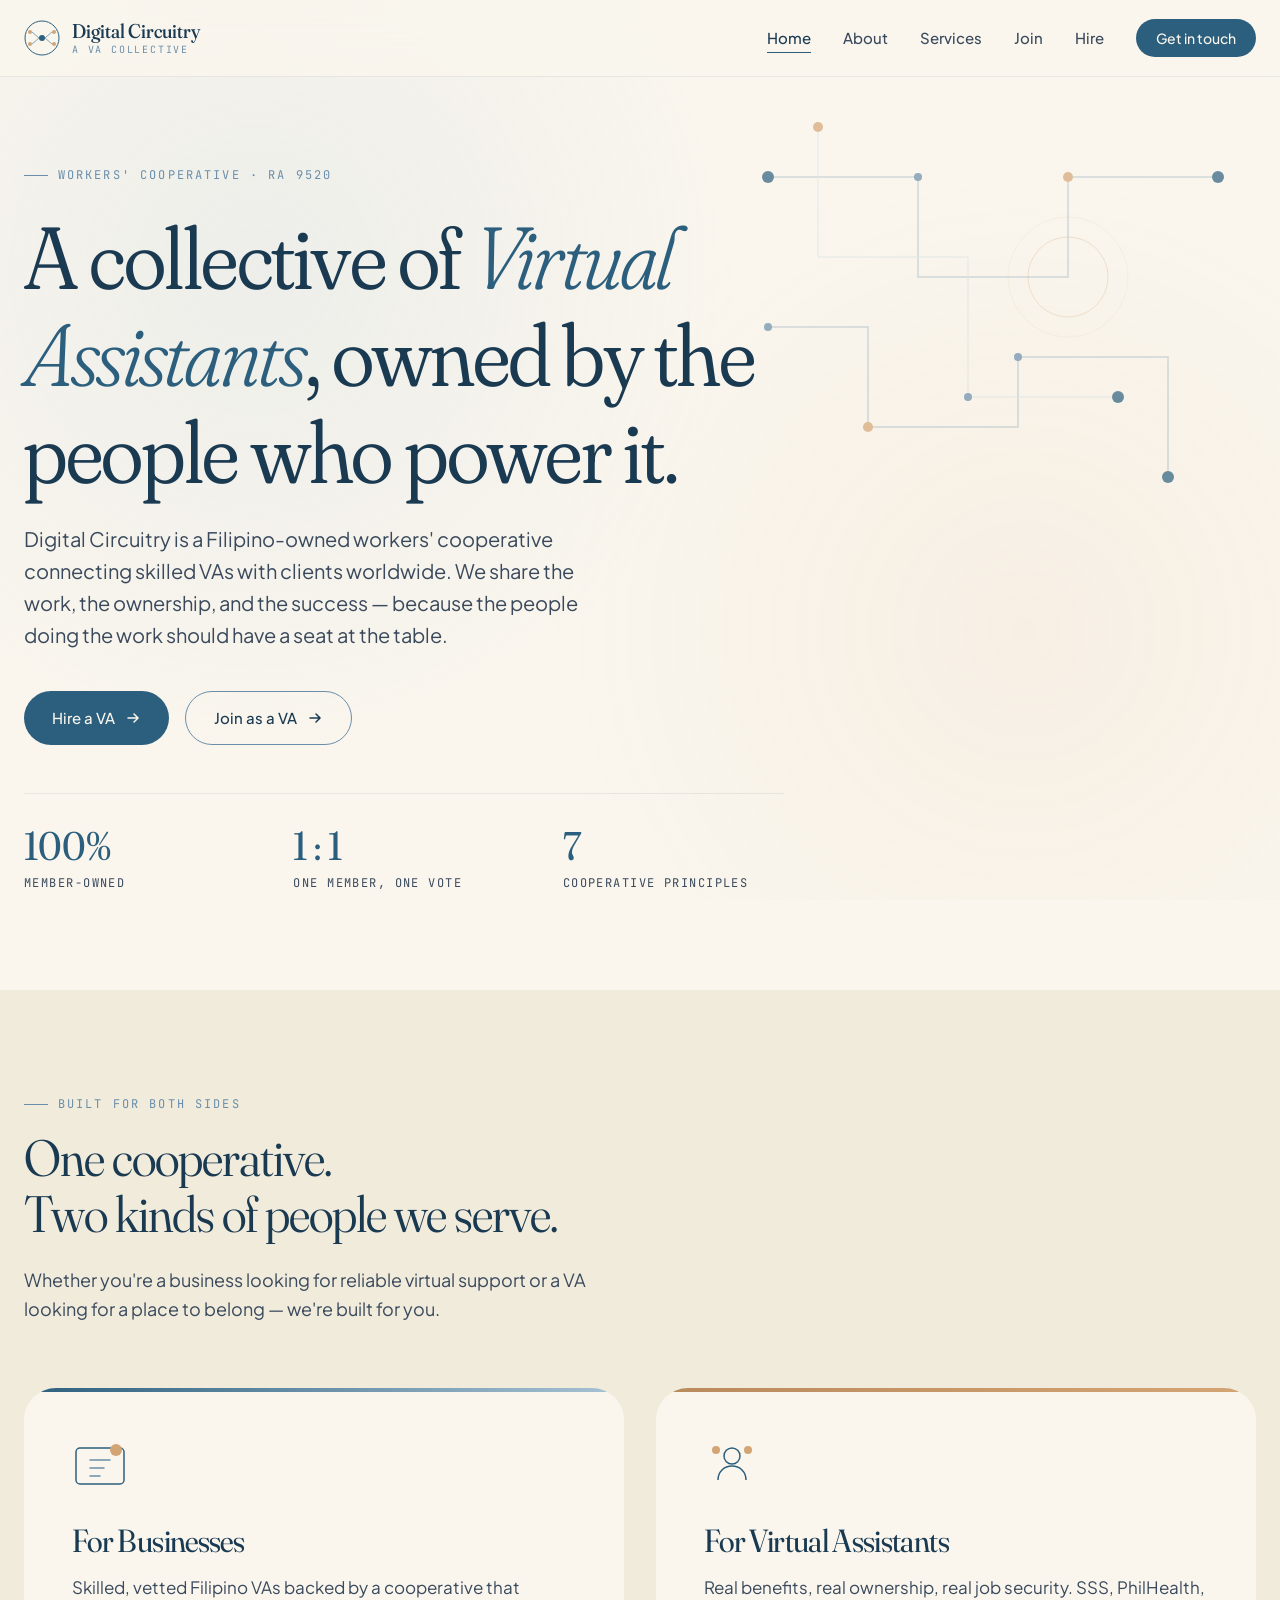
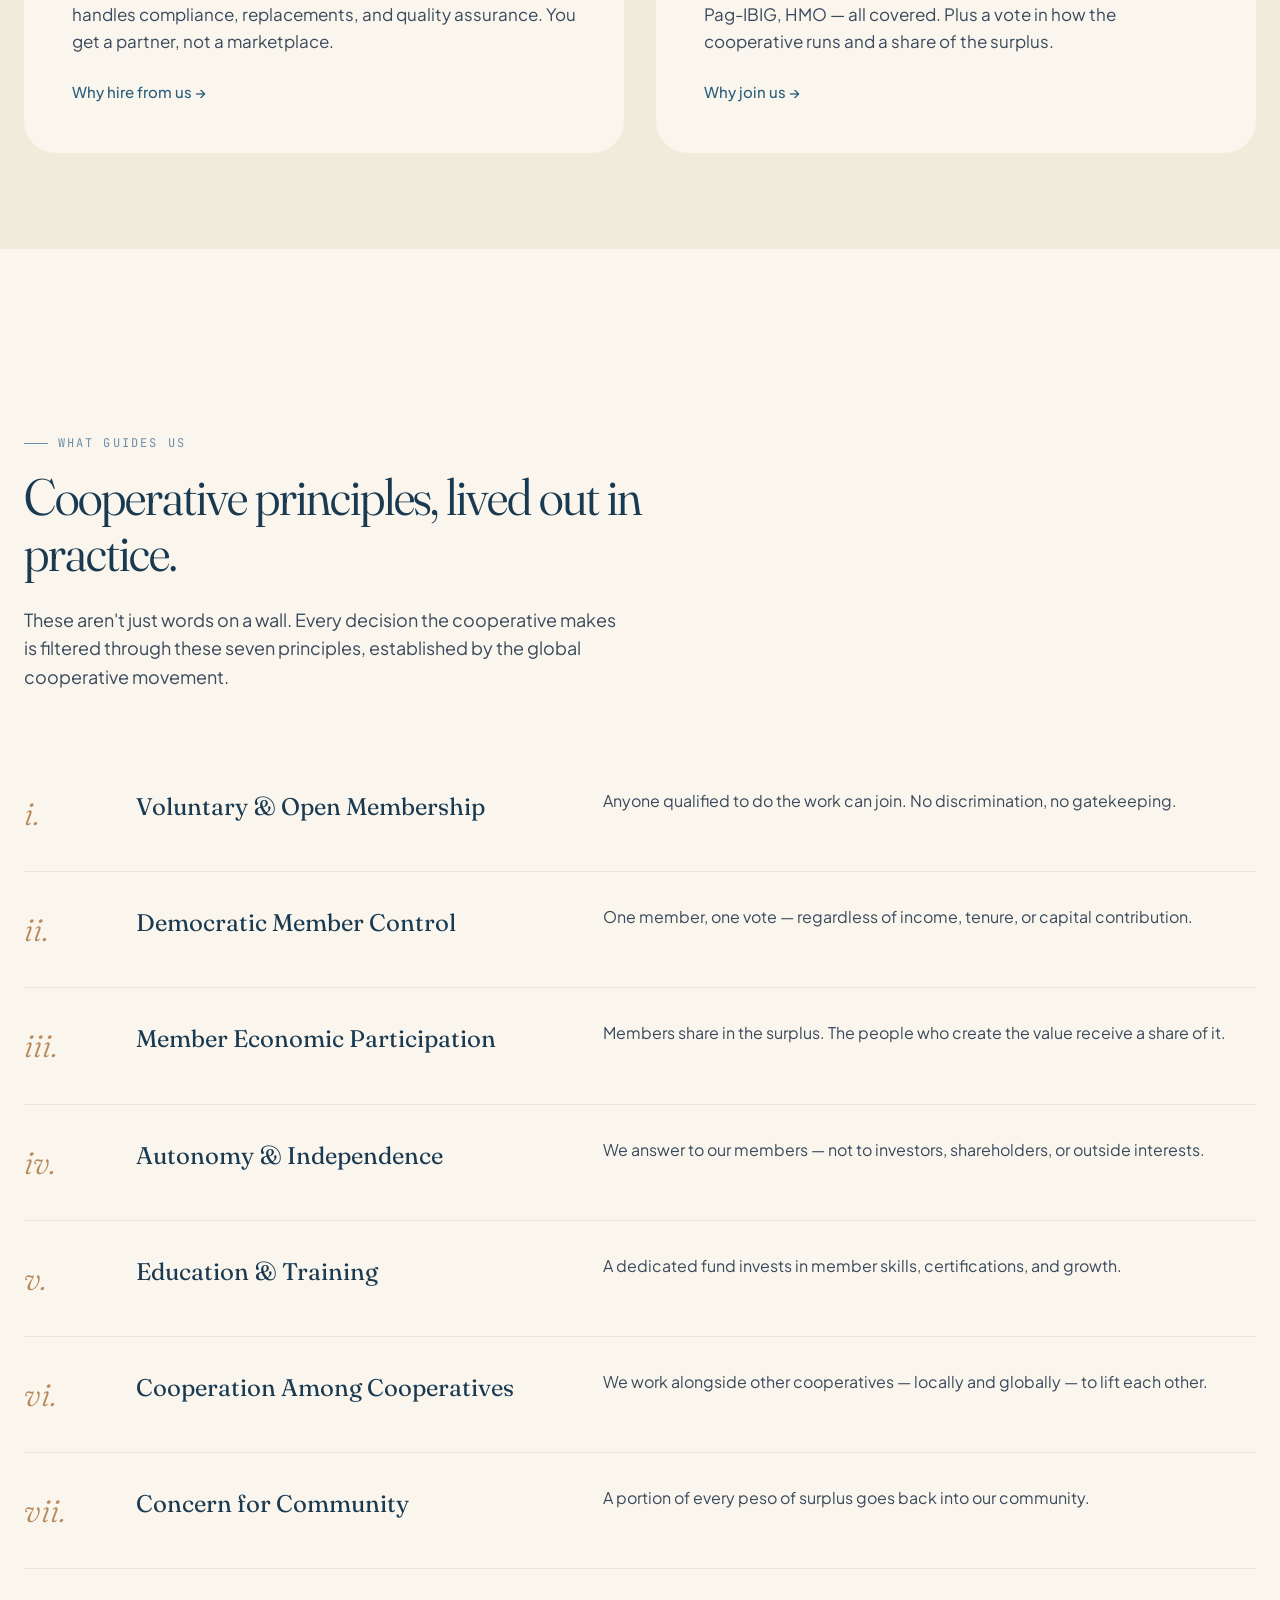
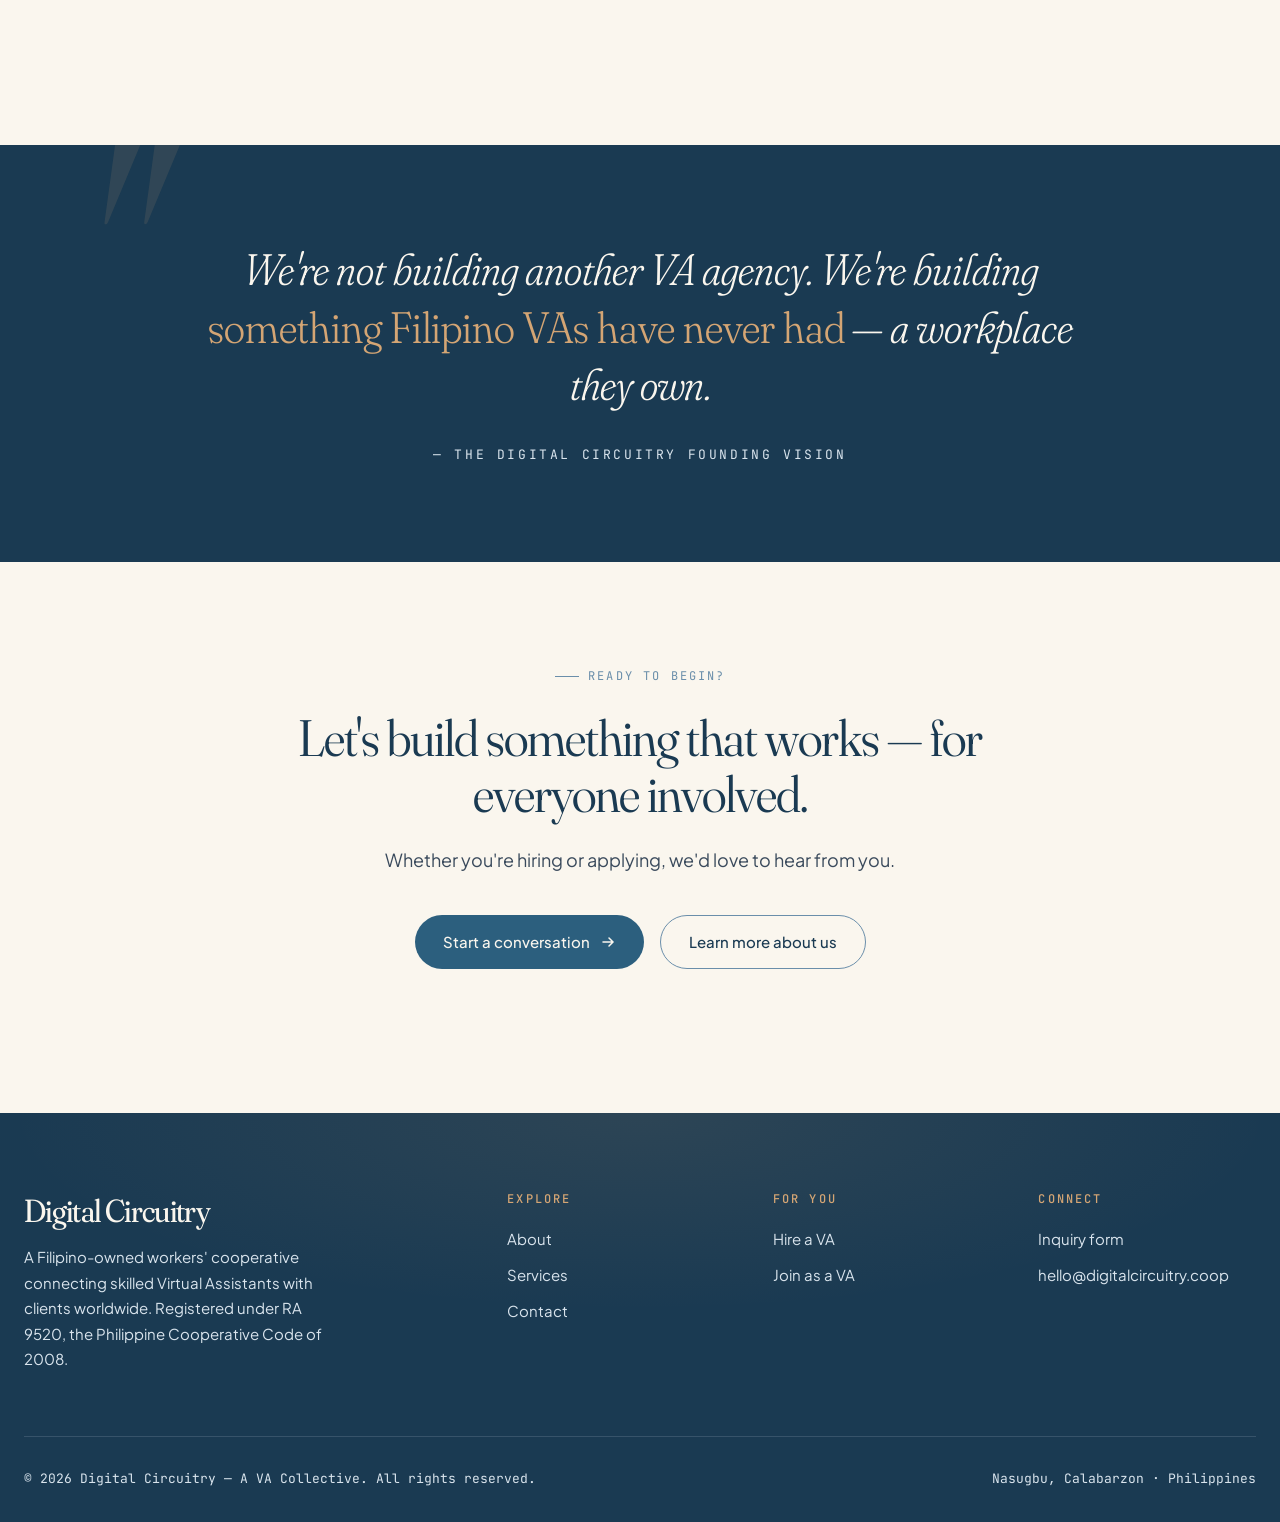
==== commit cb828ef8: "Changing Design; new redesign from Claude AI." ====
--- a/index.html
+++ b/index.html
@@ -3,1382 +3,465 @@
 <head>
 <meta charset="UTF-8">
 <meta name="viewport" content="width=device-width, initial-scale=1.0">
-<title>Digital Circuitry — AI-Native DevOps for B2B SaaS</title>
-<meta name="description" content="Your fractional DevOps team. Engineer-led, AI-accelerated, 70% the cost of a US hire.">
-<link rel="preconnect" href="https://fonts.googleapis.com">
-<link rel="preconnect" href="https://fonts.gstatic.com" crossorigin>
-<link href="https://fonts.googleapis.com/css2?family=Fraunces:opsz,wght@9..144,300;9..144,400;9..144,500;9..144,600;9..144,700;9..144,800&family=Geist:wght@300;400;500;600;700&family=JetBrains+Mono:wght@300;400;500;600&display=swap" rel="stylesheet">
+<title>Digital Circuitry — A VA Collective</title>
+<meta name="description" content="A Filipino-owned workers' cooperative connecting skilled Virtual Assistants with clients worldwide. Built on community, ownership, and shared success.">
+<link rel="stylesheet" href="styles.css">
 <style>
-  :root {
-    --ink: #0a0a0a;
-    --paper: #fafaf8;
-    --bone: #f0efe9;
-    --ash: #6b6b6b;
-    --pencil: #9a9a9a;
-    --hairline: #d4d3cd;
-    --display: 'Fraunces', Georgia, serif;
-    --body: 'Geist', -apple-system, sans-serif;
-    --mono: 'JetBrains Mono', monospace;
-  }
-  * { margin: 0; padding: 0; box-sizing: border-box; }
-  html { scroll-behavior: smooth; }
-  body {
-    font-family: var(--body);
-    background: var(--paper);
-    color: var(--ink);
-    line-height: 1.55;
-    overflow-x: hidden;
-    -webkit-font-smoothing: antialiased;
-  }
-  ::selection { background: var(--ink); color: var(--paper); }
-
-  /* GRAIN OVERLAY */
-  body::before {
+  /* ===== Homepage-specific styles ===== */
+  .hero-stats {
+    display: flex;
+    gap: 3rem;
+    margin-top: 3rem;
+    padding-top: 2rem;
+    border-top: 1px solid var(--whisper);
+    flex-wrap: wrap;
+  }
+  .stat {
+    flex: 1;
+    min-width: 140px;
+  }
+  .stat-num {
+    font-family: var(--font-display);
+    font-size: 2.5rem;
+    font-weight: 400;
+    color: var(--blue-deep);
+    font-variation-settings: "opsz" 144, "SOFT" 50;
+    line-height: 1;
+  }
+  .stat-label {
+    font-family: var(--font-mono);
+    font-size: 0.75rem;
+    letter-spacing: 0.12em;
+    text-transform: uppercase;
+    color: var(--charcoal-soft);
+    margin-top: 0.5rem;
+  }
+
+  /* For Whom section */
+  .for-whom {
+    background: var(--cream-deep);
+    width: 100%;
+    padding: 6rem 0;
+    position: relative;
+  }
+  .for-whom-inner {
+    width: var(--container);
+    margin: 0 auto;
+  }
+  .for-whom-cards {
+    display: grid;
+    grid-template-columns: 1fr 1fr;
+    gap: 2rem;
+    margin-top: 3rem;
+  }
+  .whom-card {
+    background: var(--cream);
+    border-radius: 32px;
+    padding: 3rem;
+    position: relative;
+    overflow: hidden;
+    transition: all 0.4s cubic-bezier(0.16, 1, 0.3, 1);
+  }
+  .whom-card::before {
     content: '';
-    position: fixed;
-    inset: 0;
-    pointer-events: none;
-    z-index: 9999;
-    opacity: 0.035;
-    mix-blend-mode: multiply;
-    background-image: url("data:image/svg+xml,%3Csvg viewBox='0 0 200 200' xmlns='http://www.w3.org/2000/svg'%3E%3Cfilter id='n'%3E%3CfeTurbulence type='fractalNoise' baseFrequency='0.9' numOctaves='3' /%3E%3C/filter%3E%3Crect width='100%25' height='100%25' filter='url(%23n)'/%3E%3C/svg%3E");
-  }
-
-  /* NAV */
-  nav {
-    position: fixed;
+    position: absolute;
     top: 0;
     left: 0;
-    right: 0;
-    z-index: 100;
-    padding: 1.25rem 2.5rem;
-    display: flex;
-    align-items: center;
-    justify-content: space-between;
-    background: rgba(250, 250, 248, 0.85);
-    backdrop-filter: blur(12px);
-    border-bottom: 1px solid transparent;
-    transition: border-color 0.3s;
-  }
-  nav.scrolled { border-bottom-color: var(--hairline); }
-  .logo {
-    display: flex;
-    align-items: center;
-    gap: 0.6rem;
-    font-family: var(--display);
-    font-weight: 600;
-    font-size: 1.35rem;
-    letter-spacing: -0.02em;
-  }
-  .logo img {
-    height: 40px;
-    width: auto;
-  }
-  .logo-mark {
-    width: 28px;
-    height: 28px;
-  }
-  .logo-mark .node { animation: pulse 2.5s ease-in-out infinite; }
-  .logo-mark .node:nth-child(2) { animation-delay: 0.4s; }
-  .logo-mark .node:nth-child(3) { animation-delay: 0.8s; }
-  @keyframes pulse {
-    0%, 100% { opacity: 0.3; }
-    50% { opacity: 1; }
-  }
-  .nav-links {
-    display: flex;
-    gap: 2.25rem;
-    align-items: center;
-    font-size: 0.875rem;
+    width: 100%;
+    height: 4px;
+    background: linear-gradient(90deg, var(--blue-deep), var(--blue-soft));
+  }
+  .whom-card:nth-child(2)::before {
+    background: linear-gradient(90deg, var(--sand-deep), var(--sand));
+  }
+  .whom-card:hover {
+    transform: translateY(-6px);
+    box-shadow: 0 32px 64px -24px rgba(26, 58, 82, 0.18);
+  }
+  .whom-icon {
+    width: 56px;
+    height: 56px;
+    margin-bottom: 1.5rem;
+  }
+  .whom-card h3 {
+    font-size: 2rem;
+    margin-bottom: 1rem;
     font-weight: 400;
   }
-  .nav-links a {
-    color: var(--ash);
-    text-decoration: none;
-    transition: color 0.2s;
-  }
-  .nav-links a:hover { color: var(--ink); }
-  .nav-cta {
-    background: var(--ink);
-    color: var(--paper) !important;
-    padding: 0.6rem 1.1rem;
-    border-radius: 100px;
-    font-weight: 500;
-    transition: transform 0.2s, background 0.2s;
-  }
-  .nav-cta:hover {
-    transform: translateY(-1px);
-    background: #000;
-  }
-
-  /* HERO */
-  .hero {
-    min-height: 100vh;
-    padding: 8rem 2.5rem 4rem;
-    display: grid;
-    grid-template-columns: 1fr 1fr;
-    gap: 4rem;
-    align-items: center;
-    position: relative;
-    max-width: 1400px;
-    margin: 0 auto;
-  }
-  .hero-content {
-    z-index: 2;
-  }
-  .eyebrow {
-    font-family: var(--mono);
-    font-size: 0.75rem;
-    text-transform: uppercase;
-    letter-spacing: 0.18em;
-    color: var(--ash);
-    margin-bottom: 1.75rem;
+  .whom-card p {
+    color: var(--charcoal-soft);
+    font-size: 1.0625rem;
+    margin-bottom: 1.5rem;
+  }
+  .whom-card a {
     display: inline-flex;
     align-items: center;
     gap: 0.5rem;
-  }
-  .eyebrow::before {
-    content: '';
-    width: 24px;
-    height: 1px;
-    background: var(--ink);
-  }
-  h1 {
-    font-family: var(--display);
-    font-weight: 400;
-    font-size: clamp(2.75rem, 6vw, 5.25rem);
-    line-height: 0.98;
-    letter-spacing: -0.035em;
-    margin-bottom: 2rem;
-  }
-  h1 .italic {
+    color: var(--blue-deep);
+    text-decoration: none;
+    font-weight: 500;
+    font-size: 0.9375rem;
+    transition: gap 0.25s ease;
+  }
+  .whom-card a:hover { gap: 0.875rem; }
+
+  /* Principles section */
+  .principles {
+    margin: 6rem auto;
+  }
+  .principle-list {
+    margin-top: 3rem;
+  }
+  .principle-item {
+    display: grid;
+    grid-template-columns: 80px 1fr 1.5fr;
+    gap: 2rem;
+    padding: 2rem 0;
+    border-bottom: 1px solid var(--whisper);
+    align-items: start;
+    transition: all 0.3s ease;
+  }
+  .principle-item:hover {
+    padding-left: 1rem;
+  }
+  .principle-num {
+    font-family: var(--font-display);
+    font-size: 2rem;
+    color: var(--sand-deep);
     font-style: italic;
     font-weight: 300;
   }
-  h1 .strike {
-    text-decoration: line-through;
-    text-decoration-thickness: 2px;
-    color: var(--pencil);
-  }
-  .hero-sub {
+  .principle-title {
+    font-family: var(--font-display);
+    font-size: 1.5rem;
+    color: var(--blue-ink);
+    font-weight: 400;
+  }
+  .principle-desc {
+    color: var(--charcoal-soft);
+    font-size: 1rem;
+  }
+
+  /* Quote section */
+  .quote-section {
+    background: var(--blue-ink);
+    color: var(--cream);
+    padding: 6rem 0;
+    margin: 6rem 0 0;
+    width: 100%;
+    position: relative;
+    overflow: hidden;
+  }
+  .quote-section::before {
+    content: '"';
+    position: absolute;
+    top: -3rem;
+    left: 4rem;
+    font-family: var(--font-display);
+    font-size: 20rem;
+    color: rgba(212, 165, 116, 0.12);
+    line-height: 1;
+    font-style: italic;
+  }
+  .quote-inner {
+    width: var(--container);
+    margin: 0 auto;
+    text-align: center;
+    position: relative;
+    max-width: 880px;
+  }
+  .quote-text {
+    font-family: var(--font-display);
+    font-size: clamp(1.75rem, 3.5vw, 2.75rem);
+    line-height: 1.3;
+    font-weight: 300;
+    margin-bottom: 2rem;
+    font-style: italic;
+    font-variation-settings: "opsz" 144, "SOFT" 80;
+  }
+  .quote-text em {
+    color: var(--sand);
+    font-style: normal;
+  }
+  .quote-attribution {
+    font-family: var(--font-mono);
+    font-size: 0.8125rem;
+    letter-spacing: 0.2em;
+    text-transform: uppercase;
+    color: var(--blue-mist);
+  }
+
+  /* CTA section */
+  .cta-section {
+    text-align: center;
+    padding: 6rem 0 3rem;
+  }
+  .cta-section h2 {
+    font-size: clamp(2rem, 4vw, 3.25rem);
+    font-weight: 350;
+    max-width: 720px;
+    margin: 1.5rem auto 1.5rem;
+  }
+  .cta-section p {
     font-size: 1.125rem;
-    color: var(--ash);
-    max-width: 32rem;
-    margin-bottom: 2.5rem;
-    line-height: 1.6;
-  }
-  .hero-cta {
+    color: var(--charcoal-soft);
+    max-width: 560px;
+    margin: 0 auto 2.5rem;
+  }
+  .cta-buttons {
     display: flex;
     gap: 1rem;
-    align-items: center;
-  }
-  .btn-primary, .btn-secondary {
-    font-family: var(--body);
-    font-size: 0.95rem;
-    font-weight: 500;
-    padding: 0.95rem 1.75rem;
-    border-radius: 100px;
-    text-decoration: none;
-    cursor: pointer;
-    border: none;
-    transition: all 0.25s;
-    display: inline-flex;
-    align-items: center;
-    gap: 0.5rem;
-  }
-  .btn-primary {
-    background: var(--ink);
-    color: var(--paper);
-  }
-  .btn-primary:hover {
-    transform: translateY(-2px);
-    box-shadow: 0 8px 24px rgba(0,0,0,0.15);
-  }
-  .btn-secondary {
-    background: transparent;
-    color: var(--ink);
-    border: 1px solid var(--hairline);
-  }
-  .btn-secondary:hover {
-    border-color: var(--ink);
-  }
-  .arrow { transition: transform 0.25s; }
-  .btn-primary:hover .arrow { transform: translateX(3px); }
-
-  /* HERO CIRCUIT VISUAL */
-  .hero-visual {
-    position: relative;
-    height: 540px;
-    z-index: 1;
-  }
-  .circuit-svg {
-    width: 100%;
-    height: 100%;
-  }
-  .circuit-line {
-    stroke: var(--ink);
-    stroke-width: 1;
-    fill: none;
-    stroke-dasharray: 4 4;
-    animation: dash 20s linear infinite;
-  }
-  @keyframes dash {
-    to { stroke-dashoffset: -200; }
-  }
-  .circuit-node {
-    fill: var(--ink);
-  }
-  .circuit-node.pulse {
-    animation: nodePulse 3s ease-in-out infinite;
-  }
-  @keyframes nodePulse {
-    0%, 100% { r: 4; opacity: 1; }
-    50% { r: 8; opacity: 0.4; }
-  }
-  .circuit-glow {
-    fill: var(--ink);
-    opacity: 0.08;
-    animation: glow 4s ease-in-out infinite;
-  }
-  @keyframes glow {
-    0%, 100% { transform: scale(1); opacity: 0.08; }
-    50% { transform: scale(1.4); opacity: 0.02; }
-  }
-  .data-packet {
-    fill: var(--ink);
-    animation: travel 4s linear infinite;
-  }
-  @keyframes travel {
-    0% { offset-distance: 0%; }
-    100% { offset-distance: 100%; }
-  }
-
-  /* SCROLL INDICATOR */
-  .scroll-hint {
-    position: absolute;
-    bottom: 2rem;
-    left: 50%;
-    transform: translateX(-50%);
-    font-family: var(--mono);
-    font-size: 0.7rem;
-    letter-spacing: 0.2em;
-    text-transform: uppercase;
-    color: var(--ash);
-    display: flex;
-    flex-direction: column;
-    align-items: center;
-    gap: 0.75rem;
-  }
-  .scroll-line {
-    width: 1px;
-    height: 32px;
-    background: linear-gradient(var(--ink), transparent);
-    animation: scrollPulse 2s ease-in-out infinite;
-  }
-  @keyframes scrollPulse {
-    0%, 100% { transform: scaleY(0.5); transform-origin: top; }
-    50% { transform: scaleY(1); transform-origin: top; }
-  }
-
-  /* METRICS BAR */
-  .metrics {
-    padding: 4rem 2.5rem;
-    border-top: 1px solid var(--hairline);
-    border-bottom: 1px solid var(--hairline);
-    background: var(--bone);
-  }
-  .metrics-grid {
-    max-width: 1400px;
-    margin: 0 auto;
-    display: grid;
-    grid-template-columns: repeat(4, 1fr);
-    gap: 2rem;
-  }
-  .metric {
-    padding: 0 1rem;
-    border-left: 1px solid var(--hairline);
-  }
-  .metric:first-child { border-left: none; }
-  .metric-num {
-    font-family: var(--display);
-    font-size: 3.5rem;
-    font-weight: 400;
-    line-height: 1;
-    letter-spacing: -0.04em;
-    margin-bottom: 0.5rem;
-  }
-  .metric-label {
-    font-family: var(--mono);
-    font-size: 0.72rem;
-    text-transform: uppercase;
-    letter-spacing: 0.15em;
-    color: var(--ash);
-  }
-
-  /* SECTION SCAFFOLDING */
-  section {
-    padding: 8rem 2.5rem;
-    max-width: 1400px;
-    margin: 0 auto;
-    position: relative;
-  }
-  .section-head {
-    margin-bottom: 4rem;
-    max-width: 50rem;
-  }
-  .section-eyebrow {
-    font-family: var(--mono);
-    font-size: 0.72rem;
-    text-transform: uppercase;
-    letter-spacing: 0.2em;
-    color: var(--ash);
-    margin-bottom: 1.25rem;
-    display: flex;
-    align-items: center;
-    gap: 0.75rem;
-  }
-  .section-eyebrow::before {
-    content: '';
-    width: 24px;
-    height: 1px;
-    background: var(--ink);
-  }
-  h2 {
-    font-family: var(--display);
-    font-weight: 400;
-    font-size: clamp(2rem, 4.5vw, 3.5rem);
-    line-height: 1.05;
-    letter-spacing: -0.03em;
-    margin-bottom: 1.5rem;
-  }
-  h2 .italic { font-style: italic; font-weight: 300; }
-  .section-sub {
-    font-size: 1.125rem;
-    color: var(--ash);
-    line-height: 1.6;
-    max-width: 38rem;
-  }
-
-  /* PROBLEM SECTION */
-  .problem {
-    display: grid;
-    grid-template-columns: 1fr 1fr;
-    gap: 5rem;
-    align-items: center;
-  }
-  .problem-image {
-    aspect-ratio: 4/5;
-    background-size: cover;
-    background-position: center;
-    background-image: url('https://images.unsplash.com/photo-1558494949-ef010cbdcc31?w=900&q=80');
-    filter: grayscale(1) contrast(1.05);
-    position: relative;
-    overflow: hidden;
-  }
-  .problem-image::after {
-    content: '';
-    position: absolute;
-    inset: 0;
-    background: linear-gradient(45deg, transparent 40%, rgba(0,0,0,0.15) 100%);
-  }
-  .problem-text h2 { margin-bottom: 2rem; }
-  .pain-list {
-    list-style: none;
-    margin-top: 2rem;
-  }
-  .pain-list li {
-    padding: 1.25rem 0;
-    border-top: 1px solid var(--hairline);
-    display: flex;
-    align-items: baseline;
-    gap: 1.25rem;
-    font-size: 1.0625rem;
-  }
-  .pain-list li:last-child { border-bottom: 1px solid var(--hairline); }
-  .pain-num {
-    font-family: var(--mono);
-    font-size: 0.75rem;
-    color: var(--ash);
-    min-width: 24px;
-  }
-
-  /* SERVICES / TIERS */
-  .tiers-section { background: var(--paper); }
-  .tiers {
-    display: grid;
-    grid-template-columns: repeat(3, 1fr);
-    gap: 0;
-    border: 1px solid var(--hairline);
-  }
-  .tier {
-    padding: 3rem 2.25rem;
-    border-right: 1px solid var(--hairline);
-    transition: background 0.3s;
-    position: relative;
-  }
-  .tier:last-child { border-right: none; }
-  .tier:hover { background: var(--bone); }
-  .tier.featured {
-    background: var(--ink);
-    color: var(--paper);
-  }
-  .tier.featured:hover { background: #000; }
-  .tier.featured .tier-name,
-  .tier.featured .tier-price,
-  .tier.featured ul li { color: var(--paper); }
-  .tier.featured .tier-tag {
-    background: var(--paper);
-    color: var(--ink);
-  }
-  .tier-tag {
-    position: absolute;
-    top: 1.5rem;
-    right: 1.5rem;
-    font-family: var(--mono);
-    font-size: 0.65rem;
-    text-transform: uppercase;
-    letter-spacing: 0.15em;
-    padding: 0.25rem 0.6rem;
-    background: var(--ink);
-    color: var(--paper);
-    border-radius: 100px;
-  }
-  .tier-name {
-    font-family: var(--display);
-    font-size: 1.75rem;
-    font-weight: 500;
-    letter-spacing: -0.02em;
-    margin-bottom: 0.5rem;
-  }
-  .tier-blurb {
-    font-size: 0.875rem;
-    color: var(--ash);
-    margin-bottom: 2rem;
-    min-height: 2.5rem;
-  }
-  .tier.featured .tier-blurb { color: var(--pencil); }
-  .tier-price {
-    font-family: var(--display);
-    font-size: 3rem;
-    font-weight: 400;
-    letter-spacing: -0.03em;
-    line-height: 1;
-    margin-bottom: 0.25rem;
-  }
-  .tier-period {
-    font-family: var(--mono);
-    font-size: 0.75rem;
-    color: var(--ash);
-    text-transform: uppercase;
-    letter-spacing: 0.1em;
-    margin-bottom: 2rem;
-  }
-  .tier ul {
-    list-style: none;
-    margin-bottom: 2rem;
-  }
-  .tier ul li {
-    padding: 0.75rem 0;
-    border-top: 1px solid var(--hairline);
-    font-size: 0.9375rem;
-    display: flex;
-    align-items: flex-start;
-    gap: 0.75rem;
-  }
-  .tier.featured ul li {
-    border-top-color: rgba(255,255,255,0.12);
-  }
-  .check {
-    flex-shrink: 0;
-    margin-top: 4px;
-  }
-  .tier-btn {
-    width: 100%;
-    padding: 0.85rem;
-    border: 1px solid var(--ink);
-    background: transparent;
-    color: var(--ink);
-    font-family: var(--body);
-    font-weight: 500;
-    font-size: 0.9rem;
-    cursor: pointer;
-    border-radius: 100px;
-    transition: all 0.2s;
-  }
-  .tier-btn:hover {
-    background: var(--ink);
-    color: var(--paper);
-  }
-  .tier.featured .tier-btn {
-    border-color: var(--paper);
-    color: var(--paper);
-  }
-  .tier.featured .tier-btn:hover {
-    background: var(--paper);
-    color: var(--ink);
-  }
-
-  /* PROCESS */
-  .process-section { background: var(--bone); }
-  .process-section section {
-    padding-top: 0;
-    padding-bottom: 0;
-  }
-  .process-wrap { padding: 8rem 2.5rem; max-width: 1400px; margin: 0 auto; }
-  .steps {
-    display: grid;
-    grid-template-columns: repeat(4, 1fr);
-    gap: 0;
-    position: relative;
-  }
-  .steps::before {
-    content: '';
-    position: absolute;
-    top: 30px;
-    left: 5%;
-    right: 5%;
-    height: 1px;
-    background: var(--hairline);
-    z-index: 0;
-  }
-  .step {
-    position: relative;
-    z-index: 1;
-    padding-right: 2rem;
-  }
-  .step-num {
-    width: 60px;
-    height: 60px;
-    border-radius: 50%;
-    background: var(--paper);
-    border: 1px solid var(--ink);
-    display: flex;
-    align-items: center;
     justify-content: center;
-    font-family: var(--display);
-    font-size: 1.5rem;
-    margin-bottom: 1.5rem;
-    transition: all 0.3s;
-  }
-  .step:hover .step-num {
-    background: var(--ink);
-    color: var(--paper);
-    transform: scale(1.05);
-  }
-  .step h3 {
-    font-family: var(--display);
-    font-weight: 500;
-    font-size: 1.35rem;
-    margin-bottom: 0.75rem;
-    letter-spacing: -0.01em;
-  }
-  .step p {
-    font-size: 0.95rem;
-    color: var(--ash);
-    line-height: 1.55;
-  }
-
-  /* DIFFERENTIATOR */
-  .diff {
-    display: grid;
-    grid-template-columns: 1fr 1.2fr;
-    gap: 5rem;
-    align-items: start;
-  }
-  .diff-visual {
-    position: relative;
-    aspect-ratio: 1;
-    background: var(--bone);
-    overflow: hidden;
-  }
-  .diff-bg {
-    position: absolute;
-    inset: 0;
-    background-image: url('https://images.unsplash.com/photo-1518770660439-4636190af475?w=900&q=80');
-    background-size: cover;
-    background-position: center;
-    filter: grayscale(1) contrast(1.1) brightness(1.05);
-    opacity: 0.95;
-  }
-  .diff-overlay {
-    position: absolute;
-    inset: 0;
-    display: flex;
-    align-items: flex-end;
-    padding: 2.5rem;
-    background: linear-gradient(180deg, transparent 40%, rgba(0,0,0,0.55) 100%);
-    color: var(--paper);
-  }
-  .diff-stat {
-    font-family: var(--display);
-    font-size: 4rem;
-    font-weight: 300;
-    line-height: 1;
-    letter-spacing: -0.04em;
-  }
-  .diff-stat-label {
-    font-family: var(--mono);
-    font-size: 0.75rem;
-    text-transform: uppercase;
-    letter-spacing: 0.15em;
-    margin-top: 0.5rem;
-    opacity: 0.85;
-  }
-  .diff-points {
-    display: flex;
-    flex-direction: column;
-    gap: 2rem;
-    margin-top: 2rem;
-  }
-  .diff-point {
-    padding-left: 1.5rem;
-    border-left: 1px solid var(--hairline);
-  }
-  .diff-point h3 {
-    font-family: var(--display);
-    font-size: 1.5rem;
-    font-weight: 500;
-    margin-bottom: 0.5rem;
-    letter-spacing: -0.01em;
-  }
-  .diff-point p {
-    color: var(--ash);
-    font-size: 1rem;
-  }
-
-  /* STACK MARQUEE */
-  .stack {
-    padding: 4rem 0;
-    overflow: hidden;
-    background: var(--ink);
-    color: var(--paper);
-    border-top: 1px solid var(--ink);
-    border-bottom: 1px solid var(--ink);
-  }
-  .stack-label {
-    text-align: center;
-    font-family: var(--mono);
-    font-size: 0.72rem;
-    text-transform: uppercase;
-    letter-spacing: 0.25em;
-    color: var(--pencil);
-    margin-bottom: 2.5rem;
-  }
-  .marquee {
-    display: flex;
-    gap: 4rem;
-    animation: scroll 30s linear infinite;
-    white-space: nowrap;
-  }
-  .marquee span {
-    font-family: var(--display);
-    font-size: 2.5rem;
-    font-weight: 400;
-    letter-spacing: -0.02em;
-  }
-  .marquee span.italic { font-style: italic; opacity: 0.4; }
-  @keyframes scroll {
-    0% { transform: translateX(0); }
-    100% { transform: translateX(-50%); }
-  }
-
-  /* TESTIMONIALS */
-  .reviews-section { background: var(--paper); }
-  .reviews {
-    display: grid;
-    grid-template-columns: repeat(3, 1fr);
-    gap: 1.5rem;
-  }
-  .review {
-    padding: 2.5rem;
-    border: 1px solid var(--hairline);
-    background: var(--paper);
-    transition: all 0.3s;
-    display: flex;
-    flex-direction: column;
-    justify-content: space-between;
-    min-height: 380px;
-  }
-  .review:hover {
-    background: var(--bone);
-    transform: translateY(-2px);
-  }
-  .stars {
-    display: flex;
-    gap: 2px;
-    margin-bottom: 1.5rem;
-  }
-  .quote {
-    font-family: var(--display);
-    font-size: 1.25rem;
-    line-height: 1.45;
-    letter-spacing: -0.01em;
-    margin-bottom: 2rem;
-    font-weight: 400;
-  }
-  .reviewer {
-    display: flex;
-    align-items: center;
-    gap: 1rem;
-    padding-top: 1.5rem;
-    border-top: 1px solid var(--hairline);
-  }
-  .avatar {
-    width: 44px;
-    height: 44px;
-    border-radius: 50%;
-    background-size: cover;
-    background-position: center;
-    filter: grayscale(1);
-    flex-shrink: 0;
-  }
-  .reviewer-info {
-    line-height: 1.3;
-  }
-  .reviewer-name {
-    font-weight: 500;
-    font-size: 0.9375rem;
-  }
-  .reviewer-title {
-    font-size: 0.8125rem;
-    color: var(--ash);
-    font-family: var(--mono);
-  }
-
-  /* CTA */
-  .cta-section {
-    background: var(--ink);
-    color: var(--paper);
-    padding: 8rem 2.5rem;
-    text-align: center;
-    position: relative;
-    overflow: hidden;
-  }
-  .cta-bg-svg {
-    position: absolute;
-    inset: 0;
-    opacity: 0.08;
-    pointer-events: none;
-  }
-  .cta-content {
-    max-width: 48rem;
-    margin: 0 auto;
-    position: relative;
-    z-index: 1;
-  }
-  .cta-content .section-eyebrow {
-    color: var(--pencil);
-    justify-content: center;
-  }
-  .cta-content .section-eyebrow::before {
-    background: var(--paper);
-  }
-  .cta-content h2 {
-    color: var(--paper);
-    margin-bottom: 1.5rem;
-  }
-  .cta-content p {
-    color: var(--pencil);
-    font-size: 1.125rem;
-    margin-bottom: 3rem;
-    line-height: 1.6;
-  }
-  .cta-content .btn-primary {
-    background: var(--paper);
-    color: var(--ink);
-  }
-  .cta-content .btn-primary:hover {
-    background: #fff;
-  }
-
-  /* FOOTER */
-  footer {
-    padding: 4rem 2.5rem 2rem;
-    border-top: 1px solid var(--hairline);
-    background: var(--paper);
-  }
-  .footer-wrap {
-    max-width: 1400px;
-    margin: 0 auto;
-    display: grid;
-    grid-template-columns: 2fr 1fr 1fr 1fr;
-    gap: 3rem;
-    margin-bottom: 3rem;
-  }
-  .footer-brand {
-    max-width: 18rem;
-  }
-  .footer-brand .logo { margin-bottom: 1rem; }
-  .footer-brand p {
-    color: var(--ash);
-    font-size: 0.9rem;
-    line-height: 1.55;
-  }
-  .footer-col h4 {
-    font-family: var(--mono);
-    font-size: 0.7rem;
-    text-transform: uppercase;
-    letter-spacing: 0.2em;
-    color: var(--ash);
-    margin-bottom: 1.25rem;
-    font-weight: 500;
-  }
-  .footer-col a {
-    display: block;
-    color: var(--ink);
-    text-decoration: none;
-    font-size: 0.9375rem;
-    padding: 0.4rem 0;
-    transition: opacity 0.2s;
-  }
-  .footer-col a:hover { opacity: 0.6; }
-  .footer-bottom {
-    max-width: 1400px;
-    margin: 0 auto;
-    padding-top: 2rem;
-    border-top: 1px solid var(--hairline);
-    display: flex;
-    justify-content: space-between;
-    align-items: center;
-    font-family: var(--mono);
-    font-size: 0.75rem;
-    color: var(--ash);
-  }
-  .status {
-    display: flex;
-    align-items: center;
-    gap: 0.5rem;
-  }
-  .status-dot {
-    width: 8px;
-    height: 8px;
-    border-radius: 50%;
-    background: var(--ink);
-    animation: pulse 2s ease-in-out infinite;
-  }
-
-  /* REVEAL ANIMATIONS */
-  .reveal {
-    opacity: 0;
-    transform: translateY(24px);
-    transition: opacity 0.8s cubic-bezier(0.2, 0.6, 0.2, 1), transform 0.8s cubic-bezier(0.2, 0.6, 0.2, 1);
-  }
-  .reveal.in {
-    opacity: 1;
-    transform: translateY(0);
-  }
-  .reveal.delay-1 { transition-delay: 0.1s; }
-  .reveal.delay-2 { transition-delay: 0.2s; }
-  .reveal.delay-3 { transition-delay: 0.3s; }
-  .reveal.delay-4 { transition-delay: 0.4s; }
-
-  /* RESPONSIVE */
-  @media (max-width: 900px) {
-    .hero { grid-template-columns: 1fr; padding-top: 7rem; }
-    .hero-visual { height: 360px; }
-    .metrics-grid { grid-template-columns: repeat(2, 1fr); gap: 2.5rem; }
-    .metric { border-left: none; }
-    .problem, .diff { grid-template-columns: 1fr; gap: 3rem; }
-    .tiers { grid-template-columns: 1fr; }
-    .tier { border-right: none; border-bottom: 1px solid var(--hairline); }
-    .tier:last-child { border-bottom: none; }
-    .steps { grid-template-columns: 1fr; gap: 2.5rem; }
-    .steps::before { display: none; }
-    .reviews { grid-template-columns: 1fr; }
-    .footer-wrap { grid-template-columns: 1fr 1fr; }
-    .nav-links { display: none; }
-    .nav-links .nav-cta { display: inline-block; }
-    .nav-links { display: flex; }
-    .nav-links a:not(.nav-cta) { display: none; }
-    section { padding: 5rem 1.5rem; }
-    nav { padding: 1rem 1.5rem; }
-    .footer-bottom { flex-direction: column; gap: 1rem; }
+    flex-wrap: wrap;
   }
 </style>
 </head>
 <body>
 
-<!-- NAV -->
-<nav id="nav">
-  <a href="#" class="logo">
-    <img src="assets/logo_flat.png" alt="">
-  </a>
-  <div class="nav-links">
-    <a href="#services">Services</a>
-    <a href="#process">How it works</a>
-    <a href="#reviews">Clients</a>
-    <a href="#contact" class="nav-cta">Free Cloud Audit</a>
+<!-- ===== NAVIGATION ===== -->
+<nav class="nav">
+  <div class="nav-inner">
+    <a href="index.html" class="logo">
+      <svg class="logo-mark" viewBox="0 0 36 36" fill="none">
+        <circle cx="18" cy="18" r="17" stroke="#2C5F7E" stroke-width="1"/>
+        <circle cx="18" cy="18" r="3" fill="#2C5F7E"/>
+        <circle cx="6" cy="12" r="2" fill="#D4A574"/>
+        <circle cx="30" cy="12" r="2" fill="#D4A574"/>
+        <circle cx="6" cy="24" r="2" fill="#D4A574"/>
+        <circle cx="30" cy="24" r="2" fill="#D4A574"/>
+        <path d="M8 12 L15 18 M28 12 L21 18 M8 24 L15 18 M28 24 L21 18" stroke="#6A8EAA" stroke-width="0.8"/>
+      </svg>
+      <div class="logo-text">
+        <span class="logo-name">Digital Circuitry</span>
+        <span class="logo-tag">A VA Collective</span>
+      </div>
+    </a>
+    <ul class="nav-links">
+      <li><a href="index.html">Home</a></li>
+      <li><a href="about.html">About</a></li>
+      <li><a href="services.html">Services</a></li>
+      <li><a href="join.html">Join</a></li>
+      <li><a href="hire.html">Hire</a></li>
+      <li><a href="contact.html" class="nav-cta">Get in touch</a></li>
+    </ul>
+    <button class="nav-toggle" aria-label="Toggle menu">
+      <svg width="24" height="24" viewBox="0 0 24 24" fill="none" stroke="currentColor" stroke-width="2">
+        <line x1="3" y1="6" x2="21" y2="6"/>
+        <line x1="3" y1="12" x2="21" y2="12"/>
+        <line x1="3" y1="18" x2="21" y2="18"/>
+      </svg>
+    </button>
   </div>
 </nav>
 
-<!-- HERO -->
-<div class="hero">
+<main>
+
+<!-- ===== HERO ===== -->
+<section class="hero">
+  <svg class="hero-decoration" viewBox="0 0 600 500" fill="none" xmlns="http://www.w3.org/2000/svg">
+    <!-- Circuit board pattern with warm accents -->
+    <g opacity="0.4">
+      <path class="circuit-path" d="M50 100 L200 100 L200 200 L350 200 L350 100 L500 100" stroke="#6A8EAA" stroke-width="1.5" fill="none"/>
+      <path class="circuit-path" d="M50 250 L150 250 L150 350 L300 350 L300 280 L450 280 L450 400" stroke="#6A8EAA" stroke-width="1.5" fill="none"/>
+      <path class="circuit-path" d="M100 50 L100 180 L250 180 L250 320 L400 320" stroke="#A8C3D4" stroke-width="1" fill="none"/>
+    </g>
+    <!-- Nodes -->
+    <circle cx="50" cy="100" r="6" fill="#2C5F7E"/>
+    <circle cx="200" cy="100" r="4" fill="#6A8EAA"/>
+    <circle cx="350" cy="100" r="5" fill="#D4A574"/>
+    <circle cx="500" cy="100" r="6" fill="#2C5F7E"/>
+    <circle cx="50" cy="250" r="4" fill="#6A8EAA"/>
+    <circle cx="150" cy="350" r="5" fill="#D4A574"/>
+    <circle cx="300" cy="280" r="4" fill="#6A8EAA"/>
+    <circle cx="450" cy="400" r="6" fill="#2C5F7E"/>
+    <circle cx="100" cy="50" r="5" fill="#D4A574"/>
+    <circle cx="250" cy="320" r="4" fill="#6A8EAA"/>
+    <circle cx="400" cy="320" r="6" fill="#2C5F7E"/>
+    <!-- Larger highlight ring -->
+    <circle cx="350" cy="200" r="40" stroke="#D4A574" stroke-width="1" fill="none" opacity="0.4"/>
+    <circle cx="350" cy="200" r="60" stroke="#D4A574" stroke-width="0.5" fill="none" opacity="0.3"/>
+  </svg>
+
   <div class="hero-content">
-    <div class="eyebrow reveal">AI-Native DevOps · For B2B SaaS</div>
-    <h1 class="reveal delay-1">
-      Your fractional<br>
-      <span class="italic">DevOps team,</span><br>
-      <span class="strike">in-house.</span> remote.
-    </h1>
-    <p class="hero-sub reveal delay-2">
-      Engineer-led, AI-accelerated infrastructure operations for SaaS companies between seed and Series B. 70% the cost of a US hire. Zero ramp time. On-call from day one.
-    </p>
-    <div class="hero-cta reveal delay-3">
-      <a href="#contact" class="btn-primary">
-        Free Cloud Audit
-        <svg class="arrow" width="16" height="16" viewBox="0 0 16 16" fill="none">
-          <path d="M3 8h10m0 0L8 3m5 5l-5 5" stroke="currentColor" stroke-width="1.5" stroke-linecap="round" stroke-linejoin="round"/>
+    <span class="eyebrow">Workers' Cooperative · RA 9520</span>
+    <h1>A collective of <em>Virtual Assistants</em>, owned by the people who power it.</h1>
+    <p class="hero-sub">Digital Circuitry is a Filipino-owned workers' cooperative connecting skilled VAs with clients worldwide. We share the work, the ownership, and the success — because the people doing the work should have a seat at the table.</p>
+    <div class="hero-cta">
+      <a href="hire.html" class="btn btn-primary">
+        Hire a VA
+        <svg class="btn-arrow" width="16" height="16" viewBox="0 0 16 16" fill="none">
+          <path d="M3 8h10m-4-4l4 4-4 4" stroke="currentColor" stroke-width="1.5" stroke-linecap="round"/>
         </svg>
       </a>
-      <a href="#services" class="btn-secondary">View Plans</a>
-    </div>
-  </div>
-  <div class="hero-visual reveal delay-2">
-    <svg class="circuit-svg" viewBox="0 0 500 500" xmlns="http://www.w3.org/2000/svg">
-      <!-- Outer circuit traces -->
-      <path class="circuit-line" d="M 50 100 L 200 100 L 200 50 L 350 50"/>
-      <path class="circuit-line" d="M 50 200 L 150 200 L 150 250 L 50 250"/>
-      <path class="circuit-line" d="M 450 100 L 350 100 L 350 150 L 450 150"/>
-      <path class="circuit-line" d="M 450 400 L 300 400 L 300 450 L 100 450"/>
-      <path class="circuit-line" d="M 50 350 L 200 350 L 200 400 L 50 400"/>
-      <path class="circuit-line" d="M 450 250 L 350 250 L 350 300 L 450 300"/>
-
-      <!-- Inner connections to center -->
-      <path class="circuit-line" d="M 200 100 L 250 175"/>
-      <path class="circuit-line" d="M 350 100 L 290 175"/>
-      <path class="circuit-line" d="M 200 350 L 250 290"/>
-      <path class="circuit-line" d="M 350 300 L 290 280"/>
-      <path class="circuit-line" d="M 150 250 L 220 240"/>
-      <path class="circuit-line" d="M 350 250 L 290 240"/>
-
-      <!-- Central glow -->
-      <circle class="circuit-glow" cx="250" cy="240" r="60"/>
-      <circle class="circuit-glow" cx="250" cy="240" r="35" style="animation-delay: 1s;"/>
-
-      <!-- Central hub -->
-      <rect x="220" y="210" width="60" height="60" fill="none" stroke="#0a0a0a" stroke-width="1.5"/>
-      <rect x="232" y="222" width="36" height="36" fill="#0a0a0a"/>
-      <text x="250" y="246" text-anchor="middle" fill="#fafaf8" font-family="JetBrains Mono" font-size="9" font-weight="500">DC</text>
-
-      <!-- Nodes -->
-      <circle class="circuit-node pulse" cx="50" cy="100" r="4"/>
-      <circle class="circuit-node pulse" cx="350" cy="50" r="4" style="animation-delay: 0.5s;"/>
-      <circle class="circuit-node pulse" cx="450" cy="150" r="4" style="animation-delay: 1s;"/>
-      <circle class="circuit-node pulse" cx="50" cy="250" r="4" style="animation-delay: 1.5s;"/>
-      <circle class="circuit-node pulse" cx="50" cy="400" r="4" style="animation-delay: 2s;"/>
-      <circle class="circuit-node pulse" cx="450" cy="300" r="4" style="animation-delay: 0.8s;"/>
-      <circle class="circuit-node pulse" cx="100" cy="450" r="4" style="animation-delay: 1.2s;"/>
-      <circle class="circuit-node pulse" cx="450" cy="400" r="4" style="animation-delay: 1.8s;"/>
-
-      <!-- Static smaller nodes -->
-      <circle class="circuit-node" cx="200" cy="100" r="2"/>
-      <circle class="circuit-node" cx="200" cy="50" r="2"/>
-      <circle class="circuit-node" cx="350" cy="100" r="2"/>
-      <circle class="circuit-node" cx="150" cy="200" r="2"/>
-      <circle class="circuit-node" cx="150" cy="250" r="2"/>
-      <circle class="circuit-node" cx="350" cy="150" r="2"/>
-      <circle class="circuit-node" cx="350" cy="250" r="2"/>
-      <circle class="circuit-node" cx="350" cy="300" r="2"/>
-      <circle class="circuit-node" cx="200" cy="350" r="2"/>
-      <circle class="circuit-node" cx="200" cy="400" r="2"/>
-      <circle class="circuit-node" cx="300" cy="400" r="2"/>
-      <circle class="circuit-node" cx="300" cy="450" r="2"/>
-
-      <!-- Labels -->
-      <text x="35" y="92" font-family="JetBrains Mono" font-size="7" fill="#6b6b6b">AWS</text>
-      <text x="360" y="42" font-family="JetBrains Mono" font-size="7" fill="#6b6b6b">K8s</text>
-      <text x="460" y="142" font-family="JetBrains Mono" font-size="7" fill="#6b6b6b">CI/CD</text>
-      <text x="35" y="242" font-family="JetBrains Mono" font-size="7" fill="#6b6b6b">CDN</text>
-      <text x="35" y="392" font-family="JetBrains Mono" font-size="7" fill="#6b6b6b">RDS</text>
-      <text x="460" y="292" font-family="JetBrains Mono" font-size="7" fill="#6b6b6b">IAM</text>
-      <text x="80" y="465" font-family="JetBrains Mono" font-size="7" fill="#6b6b6b">LAMBDA</text>
-      <text x="455" y="392" font-family="JetBrains Mono" font-size="7" fill="#6b6b6b">MONITORING</text>
-    </svg>
-  </div>
-
-  <div class="scroll-hint">
-    Scroll
-    <div class="scroll-line"></div>
+      <a href="join.html" class="btn btn-secondary">
+        Join as a VA
+        <svg class="btn-arrow" width="16" height="16" viewBox="0 0 16 16" fill="none">
+          <path d="M3 8h10m-4-4l4 4-4 4" stroke="currentColor" stroke-width="1.5" stroke-linecap="round"/>
+        </svg>
+      </a>
+    </div>
+    <div class="hero-stats">
+      <div class="stat">
+        <div class="stat-num">100%</div>
+        <div class="stat-label">Member-owned</div>
+      </div>
+      <div class="stat">
+        <div class="stat-num">1 : 1</div>
+        <div class="stat-label">One member, one vote</div>
+      </div>
+      <div class="stat">
+        <div class="stat-num">7</div>
+        <div class="stat-label">Cooperative principles</div>
+      </div>
+    </div>
+  </div>
+</section>
+
+<!-- ===== FOR WHOM ===== -->
+<div class="for-whom">
+  <div class="for-whom-inner">
+    <div class="section-heading">
+      <span class="eyebrow">Built for both sides</span>
+      <h2>One cooperative.<br>Two kinds of people we serve.</h2>
+      <p>Whether you're a business looking for reliable virtual support or a VA looking for a place to belong — we're built for you.</p>
+    </div>
+    <div class="for-whom-cards">
+      <div class="whom-card">
+        <svg class="whom-icon" viewBox="0 0 56 56" fill="none">
+          <rect x="4" y="12" width="48" height="36" rx="4" stroke="#2C5F7E" stroke-width="1.5"/>
+          <path d="M18 24h20M18 32h14M18 40h10" stroke="#6A8EAA" stroke-width="1.5" stroke-linecap="round"/>
+          <circle cx="44" cy="14" r="6" fill="#D4A574"/>
+        </svg>
+        <h3>For Businesses</h3>
+        <p>Skilled, vetted Filipino VAs backed by a cooperative that handles compliance, replacements, and quality assurance. You get a partner, not a marketplace.</p>
+        <a href="hire.html">Why hire from us →</a>
+      </div>
+      <div class="whom-card">
+        <svg class="whom-icon" viewBox="0 0 56 56" fill="none">
+          <circle cx="28" cy="20" r="8" stroke="#2C5F7E" stroke-width="1.5"/>
+          <path d="M14 44c0-8 6-14 14-14s14 6 14 14" stroke="#2C5F7E" stroke-width="1.5"/>
+          <circle cx="44" cy="14" r="4" fill="#D4A574"/>
+          <circle cx="12" cy="14" r="4" fill="#D4A574"/>
+        </svg>
+        <h3>For Virtual Assistants</h3>
+        <p>Real benefits, real ownership, real job security. SSS, PhilHealth, Pag-IBIG, HMO — all covered. Plus a vote in how the cooperative runs and a share of the surplus.</p>
+        <a href="join.html">Why join us →</a>
+      </div>
+    </div>
   </div>
 </div>
 
-<!-- METRICS -->
-<div class="metrics">
-  <div class="metrics-grid">
-    <div class="metric reveal">
-      <div class="metric-num" data-count="34">0%</div>
-      <div class="metric-label">Avg. Cloud Cost Reduction</div>
-    </div>
-    <div class="metric reveal delay-1">
-      <div class="metric-num" data-count="99.97">0%</div>
-      <div class="metric-label">Uptime Across Clients</div>
-    </div>
-    <div class="metric reveal delay-2">
-      <div class="metric-num" data-count="12">0</div>
-      <div class="metric-label">Min. Median Response Time</div>
-    </div>
-    <div class="metric reveal delay-3">
-      <div class="metric-num" data-count="70">0%</div>
-      <div class="metric-label">Less Than A US Hire</div>
-    </div>
+<!-- ===== PRINCIPLES ===== -->
+<section class="principles">
+  <div class="section-heading">
+    <span class="eyebrow">What guides us</span>
+    <h2>Cooperative principles, lived out in practice.</h2>
+    <p>These aren't just words on a wall. Every decision the cooperative makes is filtered through these seven principles, established by the global cooperative movement.</p>
+  </div>
+
+  <div class="principle-list">
+    <div class="principle-item">
+      <span class="principle-num">i.</span>
+      <span class="principle-title">Voluntary &amp; Open Membership</span>
+      <span class="principle-desc">Anyone qualified to do the work can join. No discrimination, no gatekeeping.</span>
+    </div>
+    <div class="principle-item">
+      <span class="principle-num">ii.</span>
+      <span class="principle-title">Democratic Member Control</span>
+      <span class="principle-desc">One member, one vote — regardless of income, tenure, or capital contribution.</span>
+    </div>
+    <div class="principle-item">
+      <span class="principle-num">iii.</span>
+      <span class="principle-title">Member Economic Participation</span>
+      <span class="principle-desc">Members share in the surplus. The people who create the value receive a share of it.</span>
+    </div>
+    <div class="principle-item">
+      <span class="principle-num">iv.</span>
+      <span class="principle-title">Autonomy &amp; Independence</span>
+      <span class="principle-desc">We answer to our members — not to investors, shareholders, or outside interests.</span>
+    </div>
+    <div class="principle-item">
+      <span class="principle-num">v.</span>
+      <span class="principle-title">Education &amp; Training</span>
+      <span class="principle-desc">A dedicated fund invests in member skills, certifications, and growth.</span>
+    </div>
+    <div class="principle-item">
+      <span class="principle-num">vi.</span>
+      <span class="principle-title">Cooperation Among Cooperatives</span>
+      <span class="principle-desc">We work alongside other cooperatives — locally and globally — to lift each other.</span>
+    </div>
+    <div class="principle-item">
+      <span class="principle-num">vii.</span>
+      <span class="principle-title">Concern for Community</span>
+      <span class="principle-desc">A portion of every peso of surplus goes back into our community.</span>
+    </div>
+  </div>
+</section>
+
+<!-- ===== QUOTE ===== -->
+<div class="quote-section">
+  <div class="quote-inner">
+    <p class="quote-text">We're not building another VA agency. We're building <em>something Filipino VAs have never had</em> — a workplace they own.</p>
+    <p class="quote-attribution">— The Digital Circuitry Founding Vision</p>
   </div>
 </div>
 
-<!-- PROBLEM -->
-<section id="problem">
-  <div class="problem">
-    <div class="problem-image reveal"></div>
-    <div class="problem-text">
-      <div class="section-eyebrow reveal">The Problem</div>
-      <h2 class="reveal delay-1">Too big to ignore infrastructure. Too <span class="italic">small</span> to justify a senior hire.</h2>
-      <p class="section-sub reveal delay-2">
-        Every growing SaaS company hits the same wall. Your engineers are building product, not babysitting Kubernetes. Your AWS bill creeps up every month. PagerDuty wakes someone at 3 AM. Hiring a senior DevOps engineer in the US costs $180,000+ and takes six months.
-      </p>
-      <ul class="pain-list">
-        <li class="reveal delay-3"><span class="pain-num">01</span> Cloud costs growing faster than revenue</li>
-        <li class="reveal delay-3"><span class="pain-num">02</span> CI/CD pipelines breaking at the worst moments</li>
-        <li class="reveal delay-3"><span class="pain-num">03</span> No structured on-call coverage outside US hours</li>
-        <li class="reveal delay-3"><span class="pain-num">04</span> SOC2 deadlines you keep pushing back</li>
-      </ul>
-    </div>
-  </div>
-</section>
-
-<!-- SERVICES / TIERS -->
-<div class="tiers-section">
-  <section id="services">
-    <div class="section-head">
-      <div class="section-eyebrow reveal">Engagement Tiers</div>
-      <h2 class="reveal delay-1">Three ways to plug us <span class="italic">into</span> your stack.</h2>
-      <p class="section-sub reveal delay-2">Month-to-month engagements. No long contracts. Cancel anytime.</p>
-    </div>
-    <div class="tiers reveal delay-2">
-      <div class="tier">
-        <div class="tier-name">Foundation</div>
-        <div class="tier-blurb">For pre-seed and seed teams with no dedicated DevOps</div>
-        <div class="tier-price">$3,000</div>
-        <div class="tier-period">USD / month</div>
-        <ul>
-          <li><svg class="check" width="14" height="14" viewBox="0 0 14 14"><path d="M2 7l3 3 7-7" stroke="currentColor" stroke-width="1.5" fill="none" stroke-linecap="round"/></svg> 40 engineering hours / month</li>
-          <li><svg class="check" width="14" height="14" viewBox="0 0 14 14"><path d="M2 7l3 3 7-7" stroke="currentColor" stroke-width="1.5" fill="none" stroke-linecap="round"/></svg> Cloud cost audit & optimization</li>
-          <li><svg class="check" width="14" height="14" viewBox="0 0 14 14"><path d="M2 7l3 3 7-7" stroke="currentColor" stroke-width="1.5" fill="none" stroke-linecap="round"/></svg> Monitoring & alerting setup</li>
-          <li><svg class="check" width="14" height="14" viewBox="0 0 14 14"><path d="M2 7l3 3 7-7" stroke="currentColor" stroke-width="1.5" fill="none" stroke-linecap="round"/></svg> Business-hours Slack support</li>
-          <li><svg class="check" width="14" height="14" viewBox="0 0 14 14"><path d="M2 7l3 3 7-7" stroke="currentColor" stroke-width="1.5" fill="none" stroke-linecap="round"/></svg> Monthly health report</li>
-        </ul>
-        <button class="tier-btn">Start with Foundation</button>
-      </div>
-      <div class="tier featured">
-        <span class="tier-tag">Most Popular</span>
-        <div class="tier-name">Scale</div>
-        <div class="tier-blurb">For Series A teams with growing infrastructure complexity</div>
-        <div class="tier-price">$6,000</div>
-        <div class="tier-period">USD / month</div>
-        <ul>
-          <li><svg class="check" width="14" height="14" viewBox="0 0 14 14"><path d="M2 7l3 3 7-7" stroke="currentColor" stroke-width="1.5" fill="none" stroke-linecap="round"/></svg> 80 engineering hours / month</li>
-          <li><svg class="check" width="14" height="14" viewBox="0 0 14 14"><path d="M2 7l3 3 7-7" stroke="currentColor" stroke-width="1.5" fill="none" stroke-linecap="round"/></svg> Dedicated engineer + lead oversight</li>
-          <li><svg class="check" width="14" height="14" viewBox="0 0 14 14"><path d="M2 7l3 3 7-7" stroke="currentColor" stroke-width="1.5" fill="none" stroke-linecap="round"/></svg> Full CI/CD ownership</li>
-          <li><svg class="check" width="14" height="14" viewBox="0 0 14 14"><path d="M2 7l3 3 7-7" stroke="currentColor" stroke-width="1.5" fill="none" stroke-linecap="round"/></svg> 16/5 on-call coverage</li>
-          <li><svg class="check" width="14" height="14" viewBox="0 0 14 14"><path d="M2 7l3 3 7-7" stroke="currentColor" stroke-width="1.5" fill="none" stroke-linecap="round"/></svg> Monthly architecture reviews</li>
-        </ul>
-        <button class="tier-btn">Choose Scale</button>
-      </div>
-      <div class="tier">
-        <div class="tier-name">Mission-Critical</div>
-        <div class="tier-blurb">For SaaS where uptime equals revenue</div>
-        <div class="tier-price">$10,000<span style="font-size: 1.5rem;">+</span></div>
-        <div class="tier-period">USD / month</div>
-        <ul>
-          <li><svg class="check" width="14" height="14" viewBox="0 0 14 14"><path d="M2 7l3 3 7-7" stroke="currentColor" stroke-width="1.5" fill="none" stroke-linecap="round"/></svg> Full team (lead + engineer + backup)</li>
-          <li><svg class="check" width="14" height="14" viewBox="0 0 14 14"><path d="M2 7l3 3 7-7" stroke="currentColor" stroke-width="1.5" fill="none" stroke-linecap="round"/></svg> 24/7 on-call with SLAs</li>
-          <li><svg class="check" width="14" height="14" viewBox="0 0 14 14"><path d="M2 7l3 3 7-7" stroke="currentColor" stroke-width="1.5" fill="none" stroke-linecap="round"/></svg> Incident response & postmortems</li>
-          <li><svg class="check" width="14" height="14" viewBox="0 0 14 14"><path d="M2 7l3 3 7-7" stroke="currentColor" stroke-width="1.5" fill="none" stroke-linecap="round"/></svg> SOC2 & compliance support</li>
-          <li><svg class="check" width="14" height="14" viewBox="0 0 14 14"><path d="M2 7l3 3 7-7" stroke="currentColor" stroke-width="1.5" fill="none" stroke-linecap="round"/></svg> Quarterly executive briefings</li>
-        </ul>
-        <button class="tier-btn">Talk to us</button>
-      </div>
-    </div>
-  </section>
-</div>
-
-<!-- PROCESS -->
-<div class="process-section">
-  <div class="process-wrap">
-    <div class="section-head">
-      <div class="section-eyebrow reveal">How It Works</div>
-      <h2 class="reveal delay-1">From audit to <span class="italic">always-on</span> in fourteen days.</h2>
-    </div>
-    <div class="steps">
-      <div class="step reveal">
-        <div class="step-num">01</div>
-        <h3>Audit</h3>
-        <p>Free 60-minute cloud audit. We pull your AWS bill and infra config, then deliver a written report with quantified savings and risk areas.</p>
-      </div>
-      <div class="step reveal delay-1">
-        <div class="step-num">02</div>
-        <h3>Onboard</h3>
-        <p>Signed in week one. Your dedicated engineer joins your Slack, gets read access to your stack, and ships your first wins within seven days.</p>
-      </div>
-      <div class="step reveal delay-2">
-        <div class="step-num">03</div>
-        <h3>Operate</h3>
-        <p>Daily standups async, weekly syncs live. Cloud costs trimmed, monitoring sharpened, on-call rotations in place. Our AI tooling does the boring parts.</p>
-      </div>
-      <div class="step reveal delay-3">
-        <div class="step-num">04</div>
-        <h3>Compound</h3>
-        <p>Every month our team knows your stack better. SOPs harden, response times shrink, your infrastructure becomes an asset rather than a liability.</p>
-      </div>
-    </div>
-  </div>
-</div>
-
-<!-- DIFFERENTIATOR -->
-<section id="differentiator">
-  <div class="diff">
-    <div class="diff-visual reveal">
-      <div class="diff-bg"></div>
-      <div class="diff-overlay">
-        <div>
-          <div class="diff-stat">2.4×</div>
-          <div class="diff-stat-label">Output per engineer vs. traditional BPO</div>
-        </div>
-      </div>
-    </div>
-    <div>
-      <div class="section-eyebrow reveal">Why Digital Circuitry</div>
-      <h2 class="reveal delay-1">Other BPOs sell <span class="italic">hours.</span> We sell <span class="italic">outcomes.</span></h2>
-      <p class="section-sub reveal delay-2">
-        We're a small team of senior engineers backed by internal AI tooling we built ourselves: cloud cost analyzers, IaC generators, log triage agents, runbook autodrafters. Our engineers spend their hours on judgment work — yours.
-      </p>
-      <div class="diff-points">
-        <div class="diff-point reveal delay-3">
-          <h3>Engineer-led, not ticket-driven</h3>
-          <p>Your engineer is named, knows your stack, and stays on your account. No round-robin queues.</p>
-        </div>
-        <div class="diff-point reveal delay-3">
-          <h3>AI as a margin lever, not a product</h3>
-          <p>Our internal tooling lets one of our engineers handle the workload of two. You feel it in price.</p>
-        </div>
-        <div class="diff-point reveal delay-4">
-          <h3>Built for B2B SaaS specifically</h3>
-          <p>No generalist BPO awkwardness. We know AWS, K8s, Stripe, Datadog, and the rhythms of a venture-backed roadmap.</p>
-        </div>
-      </div>
-    </div>
-  </div>
-</section>
-
-<!-- STACK MARQUEE -->
-<div class="stack">
-  <div class="stack-label">Stacks we operate</div>
-  <div class="marquee">
-    <span>AWS</span><span class="italic">·</span>
-    <span>Kubernetes</span><span class="italic">·</span>
-    <span>Terraform</span><span class="italic">·</span>
-    <span>Datadog</span><span class="italic">·</span>
-    <span>GitHub Actions</span><span class="italic">·</span>
-    <span>Postgres</span><span class="italic">·</span>
-    <span>Redis</span><span class="italic">·</span>
-    <span>Cloudflare</span><span class="italic">·</span>
-    <span>AWS</span><span class="italic">·</span>
-    <span>Kubernetes</span><span class="italic">·</span>
-    <span>Terraform</span><span class="italic">·</span>
-    <span>Datadog</span><span class="italic">·</span>
-    <span>GitHub Actions</span><span class="italic">·</span>
-    <span>Postgres</span><span class="italic">·</span>
-    <span>Redis</span><span class="italic">·</span>
-    <span>Cloudflare</span><span class="italic">·</span>
-  </div>
-</div>
-
-<!-- TESTIMONIALS -->
-<div class="reviews-section">
-  <section id="reviews">
-    <div class="section-head">
-      <div class="section-eyebrow reveal">Client Stories</div>
-      <h2 class="reveal delay-1">What founders <span class="italic">say.</span></h2>
-      <p class="section-sub reveal delay-2" style="font-family: var(--mono); font-size: 0.78rem; text-transform: uppercase; letter-spacing: 0.1em; color: var(--pencil);">
-        [Placeholder reviews — replace with real testimonials post-launch]
-      </p>
-    </div>
-    <div class="reviews">
-      <div class="review reveal">
-        <div>
-          <div class="stars">
-            <svg width="14" height="14" viewBox="0 0 14 14" fill="#0a0a0a"><polygon points="7,1 9,5 13,5 10,8 11,12 7,10 3,12 4,8 1,5 5,5"/></svg>
-            <svg width="14" height="14" viewBox="0 0 14 14" fill="#0a0a0a"><polygon points="7,1 9,5 13,5 10,8 11,12 7,10 3,12 4,8 1,5 5,5"/></svg>
-            <svg width="14" height="14" viewBox="0 0 14 14" fill="#0a0a0a"><polygon points="7,1 9,5 13,5 10,8 11,12 7,10 3,12 4,8 1,5 5,5"/></svg>
-            <svg width="14" height="14" viewBox="0 0 14 14" fill="#0a0a0a"><polygon points="7,1 9,5 13,5 10,8 11,12 7,10 3,12 4,8 1,5 5,5"/></svg>
-            <svg width="14" height="14" viewBox="0 0 14 14" fill="#0a0a0a"><polygon points="7,1 9,5 13,5 10,8 11,12 7,10 3,12 4,8 1,5 5,5"/></svg>
-          </div>
-          <p class="quote">"They cut our AWS bill by 38% in the first month. Our last DevOps hire took five months to start contributing. Digital Circuitry was shipping by week two."</p>
-        </div>
-        <div class="reviewer">
-          <div class="avatar" style="background-image: url('https://images.unsplash.com/photo-1494790108377-be9c29b29330?w=200&q=80');"></div>
-          <div class="reviewer-info">
-            <div class="reviewer-name">Sarah Chen</div>
-            <div class="reviewer-title">CTO, Levermark Analytics</div>
-          </div>
-        </div>
-      </div>
-      <div class="review reveal delay-1">
-        <div>
-          <div class="stars">
-            <svg width="14" height="14" viewBox="0 0 14 14" fill="#0a0a0a"><polygon points="7,1 9,5 13,5 10,8 11,12 7,10 3,12 4,8 1,5 5,5"/></svg>
-            <svg width="14" height="14" viewBox="0 0 14 14" fill="#0a0a0a"><polygon points="7,1 9,5 13,5 10,8 11,12 7,10 3,12 4,8 1,5 5,5"/></svg>
-            <svg width="14" height="14" viewBox="0 0 14 14" fill="#0a0a0a"><polygon points="7,1 9,5 13,5 10,8 11,12 7,10 3,12 4,8 1,5 5,5"/></svg>
-            <svg width="14" height="14" viewBox="0 0 14 14" fill="#0a0a0a"><polygon points="7,1 9,5 13,5 10,8 11,12 7,10 3,12 4,8 1,5 5,5"/></svg>
-            <svg width="14" height="14" viewBox="0 0 14 14" fill="#0a0a0a"><polygon points="7,1 9,5 13,5 10,8 11,12 7,10 3,12 4,8 1,5 5,5"/></svg>
-          </div>
-          <p class="quote">"Before them I was getting PagerDuty alerts at 2 AM weekly. I've slept through the night for three months. Worth every dollar."</p>
-        </div>
-        <div class="reviewer">
-          <div class="avatar" style="background-image: url('https://images.unsplash.com/photo-1500648767791-00dcc994a43e?w=200&q=80');"></div>
-          <div class="reviewer-info">
-            <div class="reviewer-name">Marcus Halloway</div>
-            <div class="reviewer-title">Founder, Threadline (Series A)</div>
-          </div>
-        </div>
-      </div>
-      <div class="review reveal delay-2">
-        <div>
-          <div class="stars">
-            <svg width="14" height="14" viewBox="0 0 14 14" fill="#0a0a0a"><polygon points="7,1 9,5 13,5 10,8 11,12 7,10 3,12 4,8 1,5 5,5"/></svg>
-            <svg width="14" height="14" viewBox="0 0 14 14" fill="#0a0a0a"><polygon points="7,1 9,5 13,5 10,8 11,12 7,10 3,12 4,8 1,5 5,5"/></svg>
-            <svg width="14" height="14" viewBox="0 0 14 14" fill="#0a0a0a"><polygon points="7,1 9,5 13,5 10,8 11,12 7,10 3,12 4,8 1,5 5,5"/></svg>
-            <svg width="14" height="14" viewBox="0 0 14 14" fill="#0a0a0a"><polygon points="7,1 9,5 13,5 10,8 11,12 7,10 3,12 4,8 1,5 5,5"/></svg>
-            <svg width="14" height="14" viewBox="0 0 14 14" fill="#0a0a0a"><polygon points="7,1 9,5 13,5 10,8 11,12 7,10 3,12 4,8 1,5 5,5"/></svg>
-          </div>
-          <p class="quote">"Their cloud audit found $4,200/month of waste we didn't know we had. The audit was free. The engagement paid for itself in week one."</p>
-        </div>
-        <div class="reviewer">
-          <div class="avatar" style="background-image: url('https://images.unsplash.com/photo-1573496359142-b8d87734a5a2?w=200&q=80');"></div>
-          <div class="reviewer-info">
-            <div class="reviewer-name">Priya Nair</div>
-            <div class="reviewer-title">VP Eng, Cartograph.io</div>
-          </div>
-        </div>
-      </div>
-    </div>
-  </section>
-</div>
-
-<!-- CTA -->
-<div class="cta-section">
-  <svg class="cta-bg-svg" viewBox="0 0 800 400" preserveAspectRatio="xMidYMid slice">
-    <defs>
-      <pattern id="grid" width="40" height="40" patternUnits="userSpaceOnUse">
-        <path d="M 40 0 L 0 0 0 40" fill="none" stroke="#fafaf8" stroke-width="0.5"/>
-      </pattern>
-    </defs>
-    <rect width="100%" height="100%" fill="url(#grid)"/>
-  </svg>
-  <div class="cta-content">
-    <div class="section-eyebrow reveal">Start with an Audit</div>
-    <h2 class="reveal delay-1">A free cloud audit. <span class="italic">No commitment.</span></h2>
-    <p class="reveal delay-2">In 60 minutes we'll pull your AWS bill apart, identify waste, flag risks, and send you a written report. Whether or not you hire us — you keep the report.</p>
-    <a href="mailto:hello@circuitry.digital" class="btn-primary reveal delay-3">
-      Request Your Free Audit
-      <svg class="arrow" width="16" height="16" viewBox="0 0 16 16" fill="none">
-        <path d="M3 8h10m0 0L8 3m5 5l-5 5" stroke="currentColor" stroke-width="1.5" stroke-linecap="round" stroke-linejoin="round"/>
+<!-- ===== CTA ===== -->
+<section class="cta-section">
+  <span class="eyebrow">Ready to begin?</span>
+  <h2>Let's build something that works — for everyone involved.</h2>
+  <p>Whether you're hiring or applying, we'd love to hear from you.</p>
+  <div class="cta-buttons">
+    <a href="contact.html" class="btn btn-primary">
+      Start a conversation
+      <svg class="btn-arrow" width="16" height="16" viewBox="0 0 16 16" fill="none">
+        <path d="M3 8h10m-4-4l4 4-4 4" stroke="currentColor" stroke-width="1.5" stroke-linecap="round"/>
       </svg>
     </a>
-  </div>
-</div>
-
-<!-- FOOTER -->
-<footer id="contact">
-  <div class="footer-wrap">
-    <div class="footer-brand">
-      <a href="#" class="logo">
-        <svg class="logo-mark" viewBox="0 0 28 28" fill="none">
-          <line x1="4" y1="14" x2="10" y2="14" stroke="currentColor" stroke-width="1.2"/>
-          <line x1="18" y1="14" x2="24" y2="14" stroke="currentColor" stroke-width="1.2"/>
-          <line x1="14" y1="4" x2="14" y2="10" stroke="currentColor" stroke-width="1.2"/>
-          <line x1="14" y1="18" x2="14" y2="24" stroke="currentColor" stroke-width="1.2"/>
-          <circle class="node" cx="4" cy="14" r="2" fill="currentColor"/>
-          <circle class="node" cx="24" cy="14" r="2" fill="currentColor"/>
-          <circle class="node" cx="14" cy="4" r="2" fill="currentColor"/>
-          <circle class="node" cx="14" cy="24" r="2" fill="currentColor"/>
-          <circle cx="14" cy="14" r="4" stroke="currentColor" stroke-width="1.2" fill="none"/>
-          <circle cx="14" cy="14" r="1.5" fill="currentColor"/>
-        </svg>
-        Digital Circuitry
-      </a>
-      <p>AI-native DevOps for B2B SaaS companies. Engineer-led, AI-accelerated, built remote-first from the Philippines.</p>
-    </div>
-    <div class="footer-col">
-      <h4>Services</h4>
-      <a href="#services">Foundation</a>
-      <a href="#services">Scale</a>
-      <a href="#services">Mission-Critical</a>
-      <a href="#services">SOC2 Prep</a>
-    </div>
-    <div class="footer-col">
-      <h4>Company</h4>
-      <a href="#">About</a>
-      <a href="#">Process</a>
-      <a href="#">Case Studies</a>
-      <a href="#">Contact</a>
-    </div>
-    <div class="footer-col">
-      <h4>Contact</h4>
-      <a href="mailto:hello@circuitry.digital">hello@circuitry.digital</a>
-      <a href="#">LinkedIn</a>
-      <a href="#">GitHub</a>
-    </div>
-  </div>
-  <div class="footer-bottom">
-    <div>© 2026 Digital Circuitry. All systems operational.</div>
-    <div class="status">
-      <span class="status-dot"></span>
-      ALL SYSTEMS NORMAL
+    <a href="about.html" class="btn btn-secondary">Learn more about us</a>
+  </div>
+</section>
+
+</main>
+
+<!-- ===== FOOTER ===== -->
+<footer>
+  <div class="footer-inner">
+    <div class="footer-grid">
+      <div class="footer-brand">
+        <h3>Digital Circuitry</h3>
+        <p>A Filipino-owned workers' cooperative connecting skilled Virtual Assistants with clients worldwide. Registered under RA 9520, the Philippine Cooperative Code of 2008.</p>
+      </div>
+      <div class="footer-col">
+        <h4>Explore</h4>
+        <ul>
+          <li><a href="about.html">About</a></li>
+          <li><a href="services.html">Services</a></li>
+          <li><a href="contact.html">Contact</a></li>
+        </ul>
+      </div>
+      <div class="footer-col">
+        <h4>For You</h4>
+        <ul>
+          <li><a href="hire.html">Hire a VA</a></li>
+          <li><a href="join.html">Join as a VA</a></li>
+        </ul>
+      </div>
+      <div class="footer-col">
+        <h4>Connect</h4>
+        <ul>
+          <li><a href="contact.html">Inquiry form</a></li>
+          <li><a href="mailto:hello@digitalcircuitry.coop">hello@digitalcircuitry.coop</a></li>
+        </ul>
+      </div>
+    </div>
+    <div class="footer-bottom">
+      <p>© 2026 Digital Circuitry — A VA Collective. All rights reserved.</p>
+      <p>Nasugbu, Calabarzon · Philippines</p>
     </div>
   </div>
 </footer>
 
-<script>
-  // Nav scroll state
-  const nav = document.getElementById('nav');
-  window.addEventListener('scroll', () => {
-    if (window.scrollY > 24) nav.classList.add('scrolled');
-    else nav.classList.remove('scrolled');
-  });
-
-  // Reveal on scroll
-  const reveals = document.querySelectorAll('.reveal');
-  const obs = new IntersectionObserver((entries) => {
-    entries.forEach(e => {
-      if (e.isIntersecting) {
-        e.target.classList.add('in');
-      }
-    });
-  }, { threshold: 0.12 });
-  reveals.forEach(el => obs.observe(el));
-
-  // Number counter
-  const counters = document.querySelectorAll('.metric-num');
-  const counterObs = new IntersectionObserver((entries) => {
-    entries.forEach(e => {
-      if (e.isIntersecting && !e.target.dataset.done) {
-        e.target.dataset.done = 'true';
-        const target = parseFloat(e.target.dataset.count);
-        const suffix = e.target.textContent.includes('%') ? '%' : '';
-        let cur = 0;
-        const step = target / 60;
-        const tick = setInterval(() => {
-          cur += step;
-          if (cur >= target) {
-            cur = target;
-            clearInterval(tick);
-          }
-          e.target.textContent = (target % 1 === 0 ? Math.floor(cur) : cur.toFixed(2)) + suffix;
-        }, 20);
-      }
-    });
-  }, { threshold: 0.5 });
-  counters.forEach(c => counterObs.observe(c));
-</script>
-
+<script src="script.js"></script>
 </body>
 </html>
--- a/styles.css
+++ b/styles.css
@@ -0,0 +1,538 @@
+/* ===================================================================
+   DIGITAL CIRCUITRY - A VA COLLECTIVE
+   Shared stylesheet
+   =================================================================== */
+
+@import url('https://fonts.googleapis.com/css2?family=Fraunces:opsz,wght,SOFT@9..144,300..900,0..100&family=Plus+Jakarta+Sans:wght@300;400;500;600;700&family=JetBrains+Mono:wght@400;500&display=swap');
+
+:root {
+  /* Color Palette - Soft Blues & Cream */
+  --cream: #FAF6EE;
+  --cream-deep: #F1EBDC;
+  --cream-rich: #E8DFC9;
+  --blue-mist: #D9E4ED;
+  --blue-soft: #A8C3D4;
+  --blue-medium: #6A8EAA;
+  --blue-deep: #2C5F7E;
+  --blue-ink: #1A3A52;
+  --sand: #D4A574;
+  --sand-deep: #B88A5C;
+  --charcoal: #1A2B3C;
+  --charcoal-soft: #3A4A5C;
+  --whisper: rgba(26, 58, 82, 0.08);
+
+  /* Typography */
+  --font-display: 'Fraunces', Georgia, serif;
+  --font-body: 'Plus Jakarta Sans', -apple-system, sans-serif;
+  --font-mono: 'JetBrains Mono', monospace;
+
+  /* Spacing */
+  --container: min(1280px, calc(100% - 3rem));
+}
+
+* { margin: 0; padding: 0; box-sizing: border-box; }
+
+html { scroll-behavior: smooth; }
+
+body {
+  font-family: var(--font-body);
+  background: var(--cream);
+  color: var(--charcoal);
+  line-height: 1.6;
+  font-weight: 400;
+  -webkit-font-smoothing: antialiased;
+  overflow-x: hidden;
+}
+
+/* ===== Decorative circuit grain ===== */
+body::before {
+  content: '';
+  position: fixed;
+  inset: 0;
+  background-image:
+    radial-gradient(circle at 20% 30%, rgba(168, 195, 212, 0.15) 0%, transparent 40%),
+    radial-gradient(circle at 80% 70%, rgba(212, 165, 116, 0.08) 0%, transparent 40%);
+  pointer-events: none;
+  z-index: 0;
+}
+
+/* ===== Typography ===== */
+h1, h2, h3, h4 {
+  font-family: var(--font-display);
+  font-weight: 400;
+  color: var(--blue-ink);
+  letter-spacing: -0.02em;
+  line-height: 1.1;
+  font-variation-settings: "opsz" 144, "SOFT" 30;
+}
+
+.eyebrow {
+  font-family: var(--font-mono);
+  font-size: 0.75rem;
+  letter-spacing: 0.18em;
+  text-transform: uppercase;
+  color: var(--blue-medium);
+  display: inline-flex;
+  align-items: center;
+  gap: 0.6rem;
+}
+
+.eyebrow::before {
+  content: '';
+  width: 24px;
+  height: 1px;
+  background: var(--blue-medium);
+}
+
+/* ===== Navigation ===== */
+.nav {
+  position: sticky;
+  top: 0;
+  z-index: 100;
+  background: rgba(250, 246, 238, 0.85);
+  backdrop-filter: blur(20px);
+  -webkit-backdrop-filter: blur(20px);
+  border-bottom: 1px solid var(--whisper);
+}
+
+.nav-inner {
+  width: var(--container);
+  margin: 0 auto;
+  padding: 1.25rem 0;
+  display: flex;
+  align-items: center;
+  justify-content: space-between;
+  gap: 2rem;
+}
+
+.logo {
+  display: flex;
+  align-items: center;
+  gap: 0.75rem;
+  text-decoration: none;
+  color: var(--blue-ink);
+}
+
+.logo-mark {
+  width: 36px;
+  height: 36px;
+  flex-shrink: 0;
+}
+
+.logo-text {
+  display: flex;
+  flex-direction: column;
+  line-height: 1;
+}
+
+.logo-name {
+  font-family: var(--font-display);
+  font-size: 1.25rem;
+  font-weight: 500;
+  font-variation-settings: "opsz" 144, "SOFT" 50;
+}
+
+.logo-tag {
+  font-family: var(--font-mono);
+  font-size: 0.625rem;
+  letter-spacing: 0.18em;
+  text-transform: uppercase;
+  color: var(--blue-medium);
+  margin-top: 0.25rem;
+}
+
+.nav-links {
+  display: flex;
+  gap: 2rem;
+  align-items: center;
+  list-style: none;
+}
+
+.nav-links a {
+  text-decoration: none;
+  color: var(--charcoal-soft);
+  font-size: 0.9375rem;
+  font-weight: 500;
+  position: relative;
+  padding: 0.25rem 0;
+  transition: color 0.2s ease;
+}
+
+.nav-links a::after {
+  content: '';
+  position: absolute;
+  bottom: -2px;
+  left: 0;
+  right: 0;
+  height: 1px;
+  background: var(--blue-deep);
+  transform: scaleX(0);
+  transform-origin: right;
+  transition: transform 0.3s ease;
+}
+
+.nav-links a:hover,
+.nav-links a.active {
+  color: var(--blue-ink);
+}
+
+.nav-links a:hover::after,
+.nav-links a.active::after {
+  transform: scaleX(1);
+  transform-origin: left;
+}
+
+.nav-cta {
+  background: var(--blue-deep);
+  color: var(--cream) !important;
+  padding: 0.625rem 1.25rem !important;
+  border-radius: 999px;
+  font-size: 0.875rem !important;
+  transition: all 0.25s ease;
+}
+
+.nav-cta::after { display: none; }
+
+.nav-cta:hover {
+  background: var(--blue-ink);
+  transform: translateY(-1px);
+  box-shadow: 0 8px 20px -8px rgba(44, 95, 126, 0.4);
+}
+
+.nav-toggle {
+  display: none;
+  background: none;
+  border: none;
+  cursor: pointer;
+  padding: 0.5rem;
+  color: var(--blue-ink);
+}
+
+/* ===== Main Layout ===== */
+main {
+  position: relative;
+  z-index: 1;
+}
+
+section {
+  width: var(--container);
+  margin: 0 auto;
+  padding: 5rem 0;
+  position: relative;
+}
+
+.section-narrow {
+  max-width: 880px;
+  margin: 0 auto;
+  padding: 5rem 0;
+}
+
+/* ===== Buttons ===== */
+.btn {
+  display: inline-flex;
+  align-items: center;
+  gap: 0.625rem;
+  padding: 0.875rem 1.75rem;
+  border-radius: 999px;
+  font-family: var(--font-body);
+  font-size: 0.9375rem;
+  font-weight: 500;
+  text-decoration: none;
+  border: none;
+  cursor: pointer;
+  transition: all 0.25s cubic-bezier(0.4, 0, 0.2, 1);
+}
+
+.btn-primary {
+  background: var(--blue-deep);
+  color: var(--cream);
+}
+
+.btn-primary:hover {
+  background: var(--blue-ink);
+  transform: translateY(-2px);
+  box-shadow: 0 12px 28px -10px rgba(44, 95, 126, 0.45);
+}
+
+.btn-secondary {
+  background: transparent;
+  color: var(--blue-ink);
+  border: 1px solid var(--blue-medium);
+}
+
+.btn-secondary:hover {
+  background: var(--blue-ink);
+  color: var(--cream);
+  border-color: var(--blue-ink);
+}
+
+.btn-arrow {
+  transition: transform 0.25s ease;
+}
+
+.btn:hover .btn-arrow {
+  transform: translateX(4px);
+}
+
+/* ===== Hero Common ===== */
+.hero {
+  width: var(--container);
+  margin: 0 auto;
+  padding: 5rem 0 6rem;
+  position: relative;
+}
+
+.hero-decoration {
+  position: absolute;
+  top: 0;
+  right: -5%;
+  width: 50%;
+  max-width: 600px;
+  opacity: 0.7;
+  pointer-events: none;
+  z-index: 0;
+}
+
+.hero-content {
+  position: relative;
+  z-index: 1;
+  max-width: 760px;
+}
+
+.hero h1 {
+  font-size: clamp(2.75rem, 7vw, 5.5rem);
+  font-weight: 350;
+  margin: 1.5rem 0 1.5rem;
+  font-variation-settings: "opsz" 144, "SOFT" 80;
+}
+
+.hero h1 em {
+  font-style: italic;
+  color: var(--blue-deep);
+  font-weight: 300;
+}
+
+.hero-sub {
+  font-size: clamp(1.0625rem, 1.6vw, 1.25rem);
+  color: var(--charcoal-soft);
+  line-height: 1.6;
+  max-width: 560px;
+  margin-bottom: 2.5rem;
+  font-weight: 400;
+}
+
+.hero-cta {
+  display: flex;
+  gap: 1rem;
+  flex-wrap: wrap;
+}
+
+/* ===== Animations ===== */
+@keyframes fadeUp {
+  from { opacity: 0; transform: translateY(20px); }
+  to { opacity: 1; transform: translateY(0); }
+}
+
+@keyframes drawLine {
+  from { stroke-dashoffset: 1000; }
+  to { stroke-dashoffset: 0; }
+}
+
+.hero-content > * {
+  animation: fadeUp 0.8s cubic-bezier(0.16, 1, 0.3, 1) backwards;
+}
+.hero-content > *:nth-child(1) { animation-delay: 0.1s; }
+.hero-content > *:nth-child(2) { animation-delay: 0.2s; }
+.hero-content > *:nth-child(3) { animation-delay: 0.3s; }
+.hero-content > *:nth-child(4) { animation-delay: 0.4s; }
+
+.hero-decoration .circuit-path {
+  stroke-dasharray: 1000;
+  animation: drawLine 2.5s ease-out forwards;
+}
+
+/* ===== Cards & Generic Blocks ===== */
+.card {
+  background: var(--cream-deep);
+  border-radius: 24px;
+  padding: 2.5rem;
+  border: 1px solid var(--whisper);
+  position: relative;
+  overflow: hidden;
+  transition: all 0.3s ease;
+}
+
+.card:hover {
+  transform: translateY(-4px);
+  box-shadow: 0 24px 48px -20px rgba(26, 58, 82, 0.15);
+}
+
+.card h3 {
+  font-size: 1.75rem;
+  margin-bottom: 1rem;
+  font-weight: 400;
+}
+
+.card p {
+  color: var(--charcoal-soft);
+  font-size: 1.0625rem;
+}
+
+/* ===== Two-column layouts ===== */
+.two-col {
+  display: grid;
+  grid-template-columns: 1fr 1fr;
+  gap: 3rem;
+  align-items: start;
+}
+
+.three-col {
+  display: grid;
+  grid-template-columns: repeat(3, 1fr);
+  gap: 2rem;
+}
+
+/* ===== Section Headings ===== */
+.section-heading {
+  margin-bottom: 4rem;
+  max-width: 720px;
+}
+
+.section-heading h2 {
+  font-size: clamp(2rem, 4vw, 3.5rem);
+  font-weight: 350;
+  margin-top: 1rem;
+}
+
+.section-heading p {
+  font-size: 1.125rem;
+  color: var(--charcoal-soft);
+  margin-top: 1.5rem;
+  max-width: 600px;
+}
+
+/* ===== Footer ===== */
+footer {
+  background: var(--blue-ink);
+  color: var(--cream);
+  padding: 5rem 0 2rem;
+  margin-top: 6rem;
+  position: relative;
+  overflow: hidden;
+}
+
+footer::before {
+  content: '';
+  position: absolute;
+  top: 0;
+  left: 0;
+  right: 0;
+  height: 200px;
+  background: radial-gradient(ellipse at top, rgba(212, 165, 116, 0.1) 0%, transparent 70%);
+}
+
+.footer-inner {
+  width: var(--container);
+  margin: 0 auto;
+  position: relative;
+}
+
+.footer-grid {
+  display: grid;
+  grid-template-columns: 2fr 1fr 1fr 1fr;
+  gap: 3rem;
+  margin-bottom: 4rem;
+}
+
+.footer-brand h3 {
+  font-family: var(--font-display);
+  font-size: 2rem;
+  font-weight: 400;
+  color: var(--cream);
+  margin-bottom: 1rem;
+  font-variation-settings: "opsz" 144, "SOFT" 60;
+}
+
+.footer-brand p {
+  color: var(--blue-mist);
+  font-size: 0.9375rem;
+  max-width: 320px;
+  line-height: 1.7;
+}
+
+.footer-col h4 {
+  font-family: var(--font-mono);
+  font-size: 0.75rem;
+  letter-spacing: 0.18em;
+  text-transform: uppercase;
+  color: var(--sand);
+  margin-bottom: 1.25rem;
+  font-weight: 500;
+}
+
+.footer-col ul {
+  list-style: none;
+}
+
+.footer-col li { margin-bottom: 0.625rem; }
+
+.footer-col a {
+  color: var(--blue-mist);
+  text-decoration: none;
+  font-size: 0.9375rem;
+  transition: color 0.2s ease;
+}
+
+.footer-col a:hover { color: var(--cream); }
+
+.footer-bottom {
+  border-top: 1px solid rgba(217, 228, 237, 0.15);
+  padding-top: 2rem;
+  display: flex;
+  justify-content: space-between;
+  align-items: center;
+  flex-wrap: wrap;
+  gap: 1rem;
+}
+
+.footer-bottom p {
+  color: var(--blue-mist);
+  font-size: 0.8125rem;
+  font-family: var(--font-mono);
+}
+
+/* ===== Responsive ===== */
+@media (max-width: 900px) {
+  .nav-toggle { display: block; }
+  .nav-links {
+    position: absolute;
+    top: 100%;
+    left: 0;
+    right: 0;
+    background: var(--cream);
+    flex-direction: column;
+    padding: 1.5rem;
+    gap: 1.25rem;
+    border-bottom: 1px solid var(--whisper);
+    transform: translateY(-10px);
+    opacity: 0;
+    pointer-events: none;
+    transition: all 0.2s ease;
+  }
+  .nav-links.open {
+    transform: translateY(0);
+    opacity: 1;
+    pointer-events: auto;
+  }
+  .two-col { grid-template-columns: 1fr; gap: 2rem; }
+  .three-col { grid-template-columns: 1fr; gap: 1.5rem; }
+  .footer-grid { grid-template-columns: 1fr 1fr; gap: 2rem; }
+  .hero-decoration { display: none; }
+  section { padding: 3.5rem 0; }
+  .card { padding: 1.75rem; }
+}
+
+@media (max-width: 560px) {
+  .footer-grid { grid-template-columns: 1fr; }
+  .footer-bottom { flex-direction: column; text-align: center; }
+}
